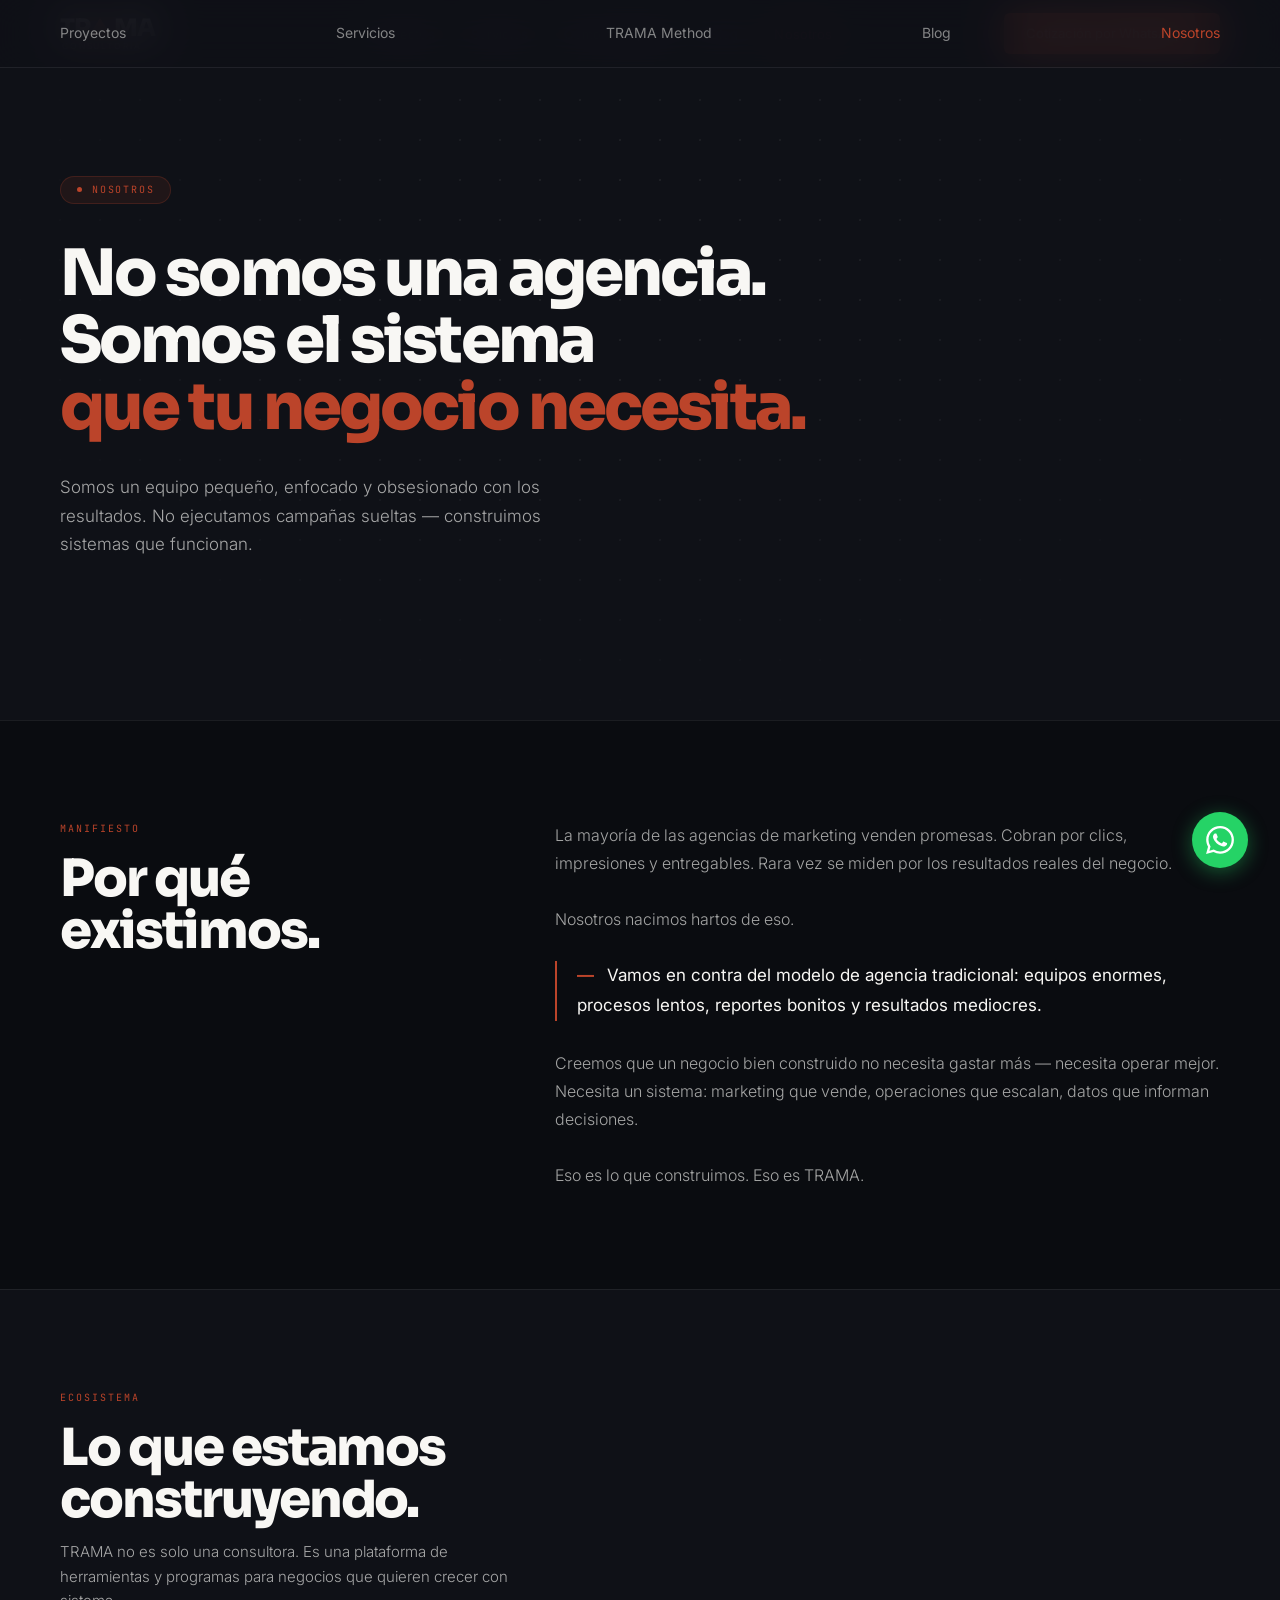
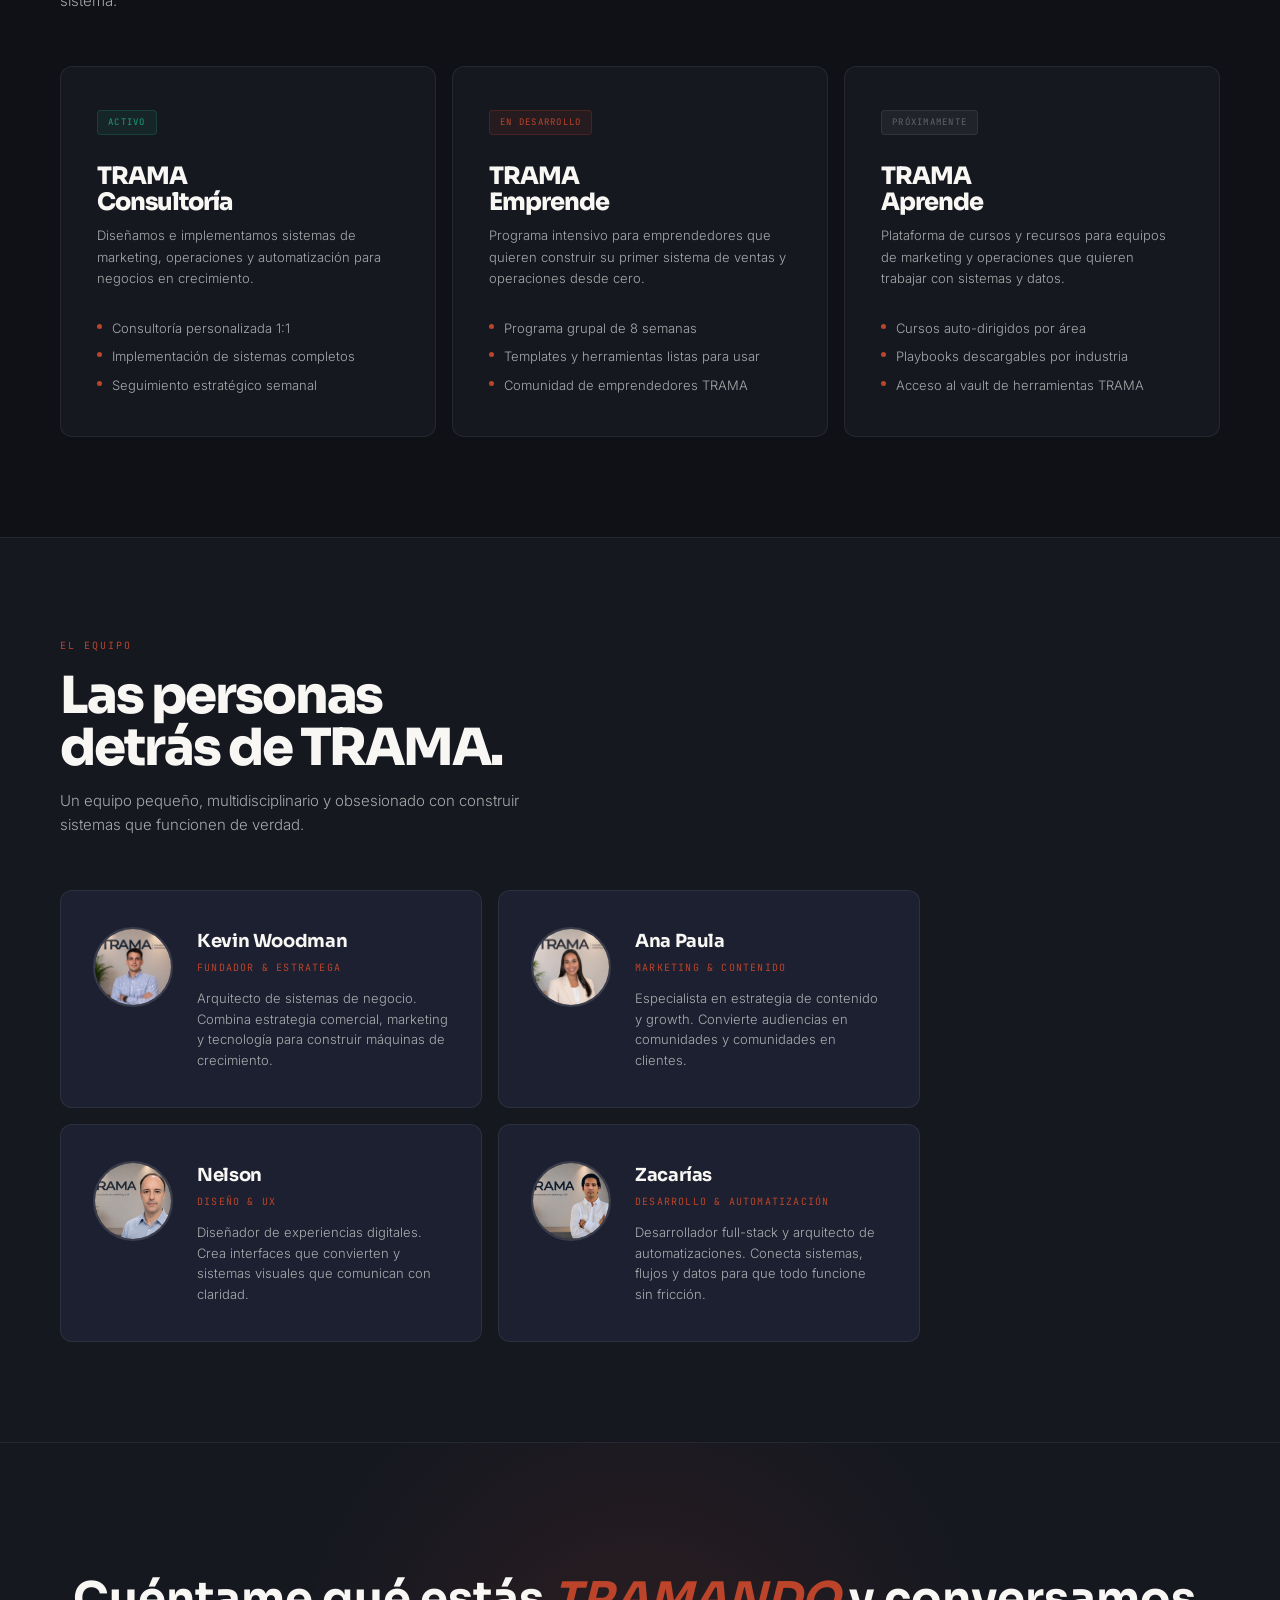
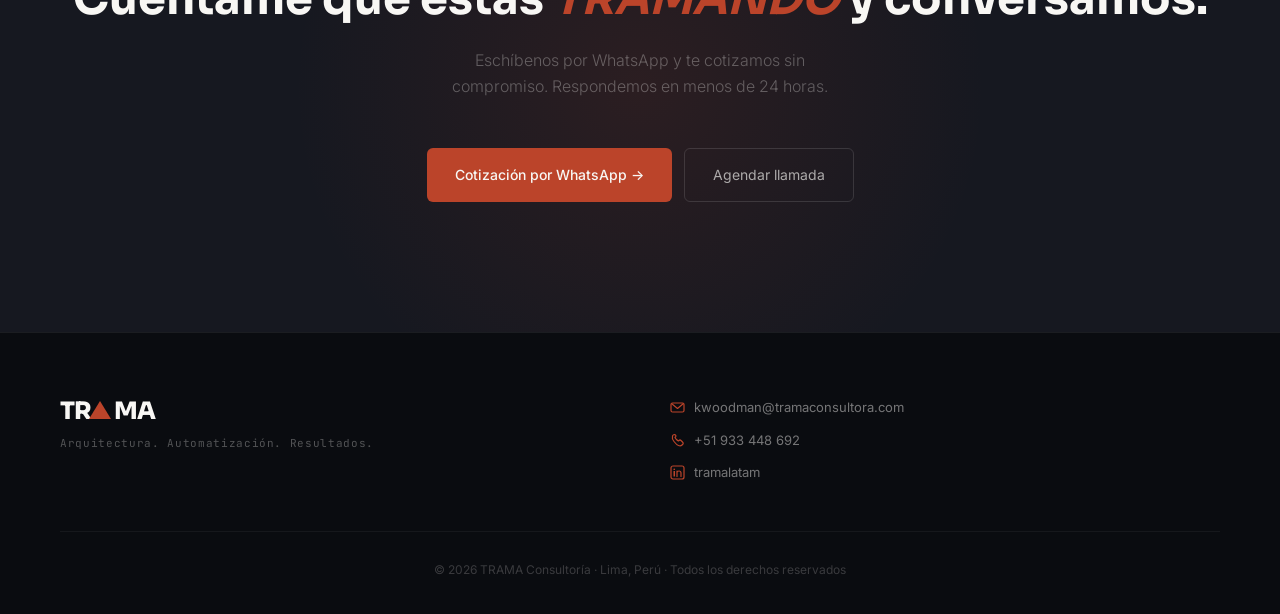
==== nosotros.html @ 49075817 "feat: página nosotros completa con manifiesto, equipo y fotos - Crea nosotros.html con 7 secciones: " ====
<!DOCTYPE html>
<html lang="es">
<head>
<meta charset="UTF-8">
<meta name="viewport" content="width=device-width, initial-scale=1.0">
<title>Nosotros — TRAMA Consultor&#237;a</title>
<link rel="preconnect" href="https://fonts.googleapis.com">
<link rel="preconnect" href="https://fonts.gstatic.com" crossorigin>
<link href="https://fonts.googleapis.com/css2?family=Sora:wght@300;400;600;700;800&family=Inter:wght@300;400;500&family=JetBrains+Mono:wght@400;500&display=swap" rel="stylesheet">
<link rel="stylesheet" href="assets/css/main.css">
<link rel="icon" type="image/svg+xml" href="assets/icons/favicon.svg">
<link rel="shortcut icon" href="assets/icons/favicon.svg">
<style>

/* ── NAV ACTIVE STATE ── */
.nav-active { color: var(--coral) !important; }

/* ── NOSOTROS HERO ── */
.nos-hero {
  min-height: 80vh;
  display: flex;
  flex-direction: column;
  justify-content: center;
  padding: 160px 60px 100px;
  position: relative;
  overflow: hidden;
  border-top: none;
}
.nos-hero::before {
  content: '';
  position: absolute; inset: 0;
  background-image: radial-gradient(rgba(248,247,244,.06) 1px, transparent 1px);
  background-size: 40px 40px;
  mask-image: radial-gradient(ellipse 70% 80% at 50% 40%, black 20%, transparent 80%);
}
.nos-hero-content {
  position: relative; z-index: 2;
  max-width: 860px;
}
.nos-h1 {
  font-family: 'Sora', sans-serif;
  font-weight: 800;
  font-size: clamp(36px, 5vw, 72px);
  letter-spacing: -0.045em;
  line-height: 1.05;
  color: var(--ivory);
  margin-bottom: 32px;
}
.nos-h1 .coral { color: var(--coral); }

/* ── MANIFIESTO ── */
.manifiesto-section {
  background: #0a0c10;
  padding: 100px 60px;
  border-top: 0.5px solid var(--border);
}
.manifiesto-grid {
  display: grid;
  grid-template-columns: 1fr 1.6fr;
  gap: 80px;
  align-items: start;
}
.manifiesto-title-col {
  position: sticky;
  top: 100px;
}
.manifiesto-body {
  display: flex;
  flex-direction: column;
  gap: 28px;
}
.manifiesto-p {
  font-size: 16px;
  font-weight: 300;
  color: var(--iv2);
  line-height: 1.75;
}
.manifiesto-p.accent {
  font-size: 17px;
  color: var(--ivory);
  font-weight: 400;
  border-left: 2px solid var(--coral);
  padding-left: 20px;
}
.manifiesto-p .dash {
  color: var(--coral);
  font-weight: 700;
  margin-right: 8px;
}

/* ── PRODUCTOS ── */
.productos-section {
  padding: 100px 60px;
  border-top: 0.5px solid var(--border);
}
.productos-grid {
  display: grid;
  grid-template-columns: repeat(3, 1fr);
  gap: 16px;
  margin-top: 52px;
}
.prod-card {
  background: var(--dark-2);
  border: 0.5px solid var(--border);
  border-radius: var(--rl);
  padding: 40px 36px;
  position: relative;
  overflow: hidden;
  transition: border-color .25s, transform .25s, box-shadow .25s;
}
.prod-card::after {
  content: '';
  position: absolute;
  top: 0; left: 0; right: 0;
  height: 2px;
  background: var(--coral);
  transform: scaleX(0);
  transform-origin: left;
  transition: transform .35s ease;
}
.prod-card:hover::after { transform: scaleX(1); }
.prod-card:hover {
  border-color: var(--border2);
  transform: translateY(-4px);
  box-shadow: 0 20px 60px rgba(0,0,0,.25);
}
.prod-badge {
  display: inline-flex;
  align-items: center;
  font-family: 'JetBrains Mono', monospace;
  font-size: 9px;
  letter-spacing: .14em;
  text-transform: uppercase;
  padding: 4px 10px;
  border-radius: 4px;
  margin-bottom: 28px;
  font-weight: 400;
}
.prod-badge.active {
  background: rgba(29,158,117,.1);
  color: #1D9E75;
  border: 0.5px solid rgba(29,158,117,.22);
}
.prod-badge.dev {
  background: var(--cr2);
  color: var(--coral);
  border: 0.5px solid var(--cr3);
}
.prod-badge.soon {
  background: var(--iv5);
  color: var(--iv3);
  border: 0.5px solid var(--border);
}
.prod-name {
  font-family: 'Sora', sans-serif;
  font-weight: 800;
  font-size: 24px;
  letter-spacing: -0.04em;
  color: var(--ivory);
  margin-bottom: 10px;
  line-height: 1.1;
}
.prod-sub {
  font-size: 13px;
  font-weight: 300;
  color: var(--iv2);
  line-height: 1.65;
  margin-bottom: 28px;
}
.prod-items {
  display: flex;
  flex-direction: column;
  gap: 8px;
}
.prod-item {
  display: flex;
  align-items: flex-start;
  gap: 10px;
  font-size: 13px;
  color: var(--iv2);
  font-weight: 300;
}
.prod-dot {
  width: 5px; height: 5px;
  border-radius: 50%;
  background: var(--coral);
  flex-shrink: 0;
  margin-top: 6px;
}

/* ── EQUIPO ── */
.equipo-section {
  background: var(--dark-2);
  padding: 100px 60px;
  border-top: 0.5px solid var(--border);
}
.equipo-grid {
  display: grid;
  grid-template-columns: repeat(2, 1fr);
  gap: 16px;
  margin-top: 52px;
  max-width: 860px;
}
.team-card {
  background: var(--dark-3);
  border: 0.5px solid var(--border);
  border-radius: var(--rl);
  padding: 36px 32px;
  display: flex;
  align-items: flex-start;
  gap: 24px;
  transition: border-color .25s, transform .25s, box-shadow .25s;
}
.team-card:hover {
  border-color: var(--border2);
  transform: translateY(-4px);
  box-shadow: 0 20px 60px rgba(0,0,0,.25);
}
.team-avatar {
  width: 80px;
  height: 80px;
  border-radius: 50%;
  object-fit: cover;
  flex-shrink: 0;
  border: 2px solid var(--border2);
}
.team-info { flex: 1; min-width: 0; }
.team-name {
  font-family: 'Sora', sans-serif;
  font-weight: 700;
  font-size: 18px;
  letter-spacing: -0.02em;
  color: var(--ivory);
  margin-bottom: 4px;
}
.team-role {
  font-family: 'JetBrains Mono', monospace;
  font-size: 10px;
  letter-spacing: .12em;
  text-transform: uppercase;
  color: var(--coral);
  margin-bottom: 12px;
}
.team-bio {
  font-size: 13px;
  font-weight: 300;
  color: var(--iv2);
  line-height: 1.6;
}

/* ── RESPONSIVE ── */
@media (max-width: 768px) {
  .nos-hero { padding: 120px 20px 60px; min-height: auto; }
  .nos-h1 { font-size: clamp(32px, 9vw, 48px); }
  .manifiesto-section { padding: 60px 20px; }
  .manifiesto-grid { grid-template-columns: 1fr; gap: 40px; }
  .manifiesto-title-col { position: static; }
  .productos-section { padding: 60px 20px; }
  .productos-grid { grid-template-columns: 1fr; }
  .equipo-section { padding: 60px 20px; }
  .equipo-grid { grid-template-columns: 1fr; max-width: 100%; }
  .team-card { flex-direction: column; padding: 24px 20px; gap: 16px; }
  .team-avatar { width: 64px; height: 64px; }
}

</style>
</head>
<body>

<!-- ── NAV ── -->
<nav>
  <a href="index.html" style="text-decoration:none;display:flex;flex-direction:column;gap:0;">
    <svg width="140" height="28" viewBox="0 0 140 28" fill="none" xmlns="http://www.w3.org/2000/svg">
      <text x="0" y="22" font-family="Sora, sans-serif" font-weight="800" font-size="24" letter-spacing="-1" fill="#F8F7F4">TR</text>
      <polygon points="40,4 51,22 29,22" fill="#BB442A"/>
      <text x="54" y="22" font-family="Sora, sans-serif" font-weight="800" font-size="24" letter-spacing="-1" fill="#F8F7F4">MA</text>
    </svg>
    <span style="font-size:8.5px;letter-spacing:.22em;text-transform:uppercase;color:rgba(248,247,244,.3);font-family:'Inter',sans-serif;padding-left:2px;margin-top:-2px;">Consultor&#237;a</span>
  </a>

  <ul class="nav-links">
    <li><a href="index.html#casos">Proyectos</a></li>
    <li><a href="index.html#servicios">Servicios</a></li>
    <li><a href="index.html#metodologia">C&#243;mo trabajamos</a></li>
    <li><a href="index.html#blog">Blog</a></li>
    <li><a href="nosotros.html" class="nav-active">Nosotros</a></li>
  </ul>
  <a href="https://wa.me/51933448692" class="nav-cta">Cotizaci&#243;n por WhatsApp &#8594;</a>
  <button class="nav-hamburger" id="nav-hamburger" aria-label="Men&#250;">
    <span></span><span></span><span></span>
  </button>
</nav>
<div class="nav-drawer" id="nav-drawer">
  <a href="index.html#casos">Proyectos</a>
  <a href="index.html#servicios">Servicios</a>
  <a href="index.html#metodologia">C&#243;mo trabajamos</a>
  <a href="index.html#blog">Blog</a>
  <a href="nosotros.html" style="color:var(--coral);">Nosotros</a>
  <a href="https://wa.me/51933448692" class="btn-coral">Cotizaci&#243;n por WhatsApp &#8594;</a>
</div>
<div class="nav-overlay" id="nav-overlay"></div>

<!-- ── HERO ── -->
<section class="nos-hero">
  <div class="nos-hero-content">
    <div class="hero-eyebrow"><div class="hero-eyebrow-dot"></div>NOSOTROS</div>
    <h1 class="nos-h1">
      No somos una agencia.<br>
      Somos el sistema<br>
      <span class="coral">que tu negocio necesita.</span>
    </h1>
    <p class="hero-sub">Somos un equipo peque&#241;o, enfocado y obsesionado con los resultados. No ejecutamos campa&#241;as sueltas &mdash; construimos sistemas que funcionan.</p>
  </div>
</section>

<!-- ── MANIFIESTO ── -->
<section class="manifiesto-section" id="manifiesto">
  <div class="manifiesto-grid">

    <div class="manifiesto-title-col reveal">
      <span class="eyebrow">Manifiesto</span>
      <h2 class="sh2">Por qu&#233;<br>existimos.</h2>
    </div>

    <div class="manifiesto-body reveal">
      <p class="manifiesto-p">La mayor&#237;a de las agencias de marketing venden promesas. Cobran por clics, impresiones y entregables. Rara vez se miden por los resultados reales del negocio.</p>
      <p class="manifiesto-p">Nosotros nacimos hartos de eso.</p>
      <p class="manifiesto-p accent"><span class="dash">&#8212;</span> Vamos en contra del modelo de agencia tradicional: equipos enormes, procesos lentos, reportes bonitos y resultados mediocres.</p>
      <p class="manifiesto-p">Creemos que un negocio bien construido no necesita gastar m&#225;s &mdash; necesita operar mejor. Necesita un sistema: marketing que vende, operaciones que escalan, datos que informan decisiones.</p>
      <p class="manifiesto-p">Eso es lo que construimos. Eso es TRAMA.</p>
    </div>

  </div>
</section>

<!-- ── LO QUE ESTAMOS CONSTRUYENDO ── -->
<section class="productos-section" id="productos">

  <div class="reveal">
    <span class="eyebrow">Ecosistema</span>
    <h2 class="sh2">Lo que estamos<br>construyendo.</h2>
    <p class="section-sub">TRAMA no es solo una consultora. Es una plataforma de herramientas y programas para negocios que quieren crecer con sistema.</p>
  </div>

  <div class="productos-grid">

    <div class="prod-card reveal" style="transition-delay:0ms;">
      <div class="prod-badge active">ACTIVO</div>
      <div class="prod-name">TRAMA<br>Consultor&#237;a</div>
      <p class="prod-sub">Dise&#241;amos e implementamos sistemas de marketing, operaciones y automatizaci&#243;n para negocios en crecimiento.</p>
      <div class="prod-items">
        <div class="prod-item"><div class="prod-dot"></div><span>Consultor&#237;a personalizada 1:1</span></div>
        <div class="prod-item"><div class="prod-dot"></div><span>Implementaci&#243;n de sistemas completos</span></div>
        <div class="prod-item"><div class="prod-dot"></div><span>Seguimiento estrat&#233;gico semanal</span></div>
      </div>
    </div>

    <div class="prod-card reveal" style="transition-delay:100ms;">
      <div class="prod-badge dev">EN DESARROLLO</div>
      <div class="prod-name">TRAMA<br>Emprende</div>
      <p class="prod-sub">Programa intensivo para emprendedores que quieren construir su primer sistema de ventas y operaciones desde cero.</p>
      <div class="prod-items">
        <div class="prod-item"><div class="prod-dot"></div><span>Programa grupal de 8 semanas</span></div>
        <div class="prod-item"><div class="prod-dot"></div><span>Templates y herramientas listas para usar</span></div>
        <div class="prod-item"><div class="prod-dot"></div><span>Comunidad de emprendedores TRAMA</span></div>
      </div>
    </div>

    <div class="prod-card reveal" style="transition-delay:200ms;">
      <div class="prod-badge soon">PR&#211;XIMAMENTE</div>
      <div class="prod-name">TRAMA<br>Aprende</div>
      <p class="prod-sub">Plataforma de cursos y recursos para equipos de marketing y operaciones que quieren trabajar con sistemas y datos.</p>
      <div class="prod-items">
        <div class="prod-item"><div class="prod-dot"></div><span>Cursos auto-dirigidos por &#225;rea</span></div>
        <div class="prod-item"><div class="prod-dot"></div><span>Playbooks descargables por industria</span></div>
        <div class="prod-item"><div class="prod-dot"></div><span>Acceso al vault de herramientas TRAMA</span></div>
      </div>
    </div>

  </div>
</section>

<!-- ── EQUIPO ── -->
<section class="equipo-section" id="equipo">

  <div class="reveal">
    <span class="eyebrow">El equipo</span>
    <h2 class="sh2">Las personas<br>detr&#225;s de TRAMA.</h2>
    <p class="section-sub">Un equipo peque&#241;o, multidisciplinario y obsesionado con construir sistemas que funcionen de verdad.</p>
  </div>

  <div class="equipo-grid">

    <div class="team-card reveal" style="transition-delay:0ms;">
      <img src="assets/images/equipo/kevin.png" alt="Kevin Woodman" class="team-avatar">
      <div class="team-info">
        <div class="team-name">Kevin Woodman</div>
        <div class="team-role">Fundador &amp; Estratega</div>
        <p class="team-bio">Arquitecto de sistemas de negocio. Combina estrategia comercial, marketing y tecnolog&#237;a para construir m&#225;quinas de crecimiento.</p>
      </div>
    </div>

    <div class="team-card reveal" style="transition-delay:100ms;">
      <img src="assets/images/equipo/ana-paula.png" alt="Ana Paula" class="team-avatar">
      <div class="team-info">
        <div class="team-name">Ana Paula</div>
        <div class="team-role">Marketing &amp; Contenido</div>
        <p class="team-bio">Especialista en estrategia de contenido y growth. Convierte audiencias en comunidades y comunidades en clientes.</p>
      </div>
    </div>

    <div class="team-card reveal" style="transition-delay:200ms;">
      <img src="assets/images/equipo/nelson.png" alt="Nelson" class="team-avatar">
      <div class="team-info">
        <div class="team-name">Nelson</div>
        <div class="team-role">Dise&#241;o &amp; UX</div>
        <p class="team-bio">Dise&#241;ador de experiencias digitales. Crea interfaces que convierten y sistemas visuales que comunican con claridad.</p>
      </div>
    </div>

    <div class="team-card reveal" style="transition-delay:300ms;">
      <img src="assets/images/equipo/zacarias.png" alt="Zacar&#237;as" class="team-avatar">
      <div class="team-info">
        <div class="team-name">Zacar&#237;as</div>
        <div class="team-role">Desarrollo &amp; Automatizaci&#243;n</div>
        <p class="team-bio">Desarrollador full-stack y arquitecto de automatizaciones. Conecta sistemas, flujos y datos para que todo funcione sin fricci&#243;n.</p>
      </div>
    </div>

  </div>
</section>

<!-- ── CTA ── -->
<section class="cta-section">
  <div class="cta-glow"></div>
  <h2 class="cta-h2">Cu&#233;ntame qu&#233; est&#225;s <span class="cta-trama">TRAMANDO</span> y conversamos.</h2>
  <p class="cta-sub">Esch&#237;benos por WhatsApp y te cotizamos sin compromiso. Respondemos en menos de 24 horas.</p>
  <div class="cta-btns">
    <a href="https://wa.me/51933448692" class="btn-coral">Cotizaci&#243;n por WhatsApp &#8594;</a>
    <a href="https://calendly.com/kwoodman-tramaconsultora/30min" class="btn-ghost">Agendar llamada</a>
  </div>
</section>

<!-- ── FOOTER ── -->
<footer class="site-footer">
  <div class="footer-main">

    <div class="footer-brand">
      <a href="index.html" style="text-decoration:none;display:inline-flex;flex-direction:column;gap:0;">
        <svg width="140" height="28" viewBox="0 0 140 28" fill="none" xmlns="http://www.w3.org/2000/svg">
          <text x="0" y="22" font-family="Sora, sans-serif" font-weight="800" font-size="24" letter-spacing="-1" fill="#F8F7F4">TR</text>
          <polygon points="40,4 51,22 29,22" fill="#BB442A"/>
          <text x="54" y="22" font-family="Sora, sans-serif" font-weight="800" font-size="24" letter-spacing="-1" fill="#F8F7F4">MA</text>
        </svg>
        <span class="footer-tagline">Arquitectura. Automatizaci&#243;n. Resultados.</span>
      </a>
    </div>

    <div class="footer-right">

      <nav class="footer-nav">
        <a href="index.html#casos">Proyectos</a>
        <a href="index.html#servicios">Servicios</a>
        <a href="index.html#metodologia">TRAMA Method</a>
        <a href="index.html#blog">Blog</a>
        <a href="nosotros.html" style="color:var(--coral);">Nosotros</a>
      </nav>

      <div class="footer-contact">
        <a href="mailto:kwoodman@tramaconsultora.com" class="footer-contact-item">
          <svg width="15" height="15" viewBox="0 0 15 15" fill="none" xmlns="http://www.w3.org/2000/svg">
            <rect x="1" y="3" width="13" height="9" rx="1.5" stroke="#BB442A" stroke-width="1.2"/>
            <path d="M1.5 3.5L7.5 8.5L13.5 3.5" stroke="#BB442A" stroke-width="1.2" stroke-linejoin="round"/>
          </svg>
          kwoodman@tramaconsultora.com
        </a>
        <a href="tel:+51933448692" class="footer-contact-item">
          <svg width="15" height="15" viewBox="0 0 15 15" fill="none" xmlns="http://www.w3.org/2000/svg">
            <path d="M4.5 1.5C4.5 1.5 3 1.5 2.5 3C2 4.5 2.5 6.5 4 8.5C5.5 10.5 7 12 8.5 12.5C10 13 11.5 12.5 12 12L13 11C13.5 10.5 13 9.5 12.5 9L11 7.5C10.5 7 9.5 7 9 7.5L8.5 8C8.5 8 7.5 7.5 6.5 6.5C5.5 5.5 5 4.5 5 4.5L5.5 4C6 3.5 6 2.5 5.5 2L4.5 1.5Z" stroke="#BB442A" stroke-width="1.2" stroke-linejoin="round"/>
          </svg>
          +51 933 448 692
        </a>
        <a href="https://www.linkedin.com/company/tramalatam/" target="_blank" rel="noopener" class="footer-contact-item">
          <svg width="15" height="15" viewBox="0 0 15 15" fill="none" xmlns="http://www.w3.org/2000/svg">
            <rect x="1" y="1" width="13" height="13" rx="2" stroke="#BB442A" stroke-width="1.2"/>
            <rect x="3.5" y="6" width="1.5" height="5.5" fill="#BB442A"/>
            <circle cx="4.25" cy="4.25" r="0.85" fill="#BB442A"/>
            <path d="M7 6V11.5M7 7.5C7 6.5 8 6 9 6C10 6 11 6.5 11 8V11.5" stroke="#BB442A" stroke-width="1.2" stroke-linecap="round"/>
          </svg>
          tramalatam
        </a>
      </div>

    </div>
  </div>

  <div class="footer-bottom">
    <span>&#169; 2026 TRAMA Consultor&#237;a &middot; Lima, Per&#250; &middot; Todos los derechos reservados</span>
  </div>
</footer>

<!-- ── WHATSAPP FLOAT ── -->
<a href="https://wa.me/51933448692?text=Hola%20TRAMA%2C%20quiero%20una%20cotizaci%C3%B3n" target="_blank" id="wa-float" style="
  position: fixed; bottom: 32px; right: 32px; z-index: 400;
  width: 56px; height: 56px; border-radius: 50%;
  background: #25D366; display: flex; align-items: center; justify-content: center;
  box-shadow: 0 4px 20px rgba(37,211,102,.4);
  transition: transform .2s, box-shadow .2s;
  text-decoration: none;
" onmouseover="this.style.transform='scale(1.1)';this.style.boxShadow='0 6px 28px rgba(37,211,102,.55)'"
   onmouseout="this.style.transform='scale(1)';this.style.boxShadow='0 4px 20px rgba(37,211,102,.4)'">
  <svg width="28" height="28" viewBox="0 0 24 24" fill="white">
    <path d="M17.472 14.382c-.297-.149-1.758-.867-2.03-.967-.273-.099-.471-.148-.67.15-.197.297-.767.966-.94 1.164-.173.199-.347.223-.644.075-.297-.15-1.255-.463-2.39-1.475-.883-.788-1.48-1.761-1.653-2.059-.173-.297-.018-.458.13-.606.134-.133.298-.347.446-.52.149-.174.198-.298.298-.497.099-.198.05-.371-.025-.52-.075-.149-.669-1.612-.916-2.207-.242-.579-.487-.5-.669-.51-.173-.008-.371-.01-.57-.01-.198 0-.52.074-.792.372-.272.297-1.04 1.016-1.04 2.479 0 1.462 1.065 2.875 1.213 3.074.149.198 2.096 3.2 5.077 4.487.709.306 1.262.489 1.694.625.712.227 1.36.195 1.871.118.571-.085 1.758-.719 2.006-1.413.248-.694.248-1.289.173-1.413-.074-.124-.272-.198-.57-.347m-5.421 7.403h-.004a9.87 9.87 0 01-5.031-1.378l-.361-.214-3.741.982.998-3.648-.235-.374a9.86 9.86 0 01-1.51-5.26c.001-5.45 4.436-9.884 9.888-9.884 2.64 0 5.122 1.03 6.988 2.898a9.825 9.825 0 012.893 6.994c-.003 5.45-4.437 9.884-9.885 9.884m8.413-18.297A11.815 11.815 0 0012.05 0C5.495 0 .16 5.335.157 11.892c0 2.096.547 4.142 1.588 5.945L.057 24l6.305-1.654a11.882 11.882 0 005.683 1.448h.005c6.554 0 11.89-5.335 11.893-11.893a11.821 11.821 0 00-3.48-8.413z"/>
  </svg>
</a>

<script src="assets/js/main.js"></script>
</body>
</html>
---- assets/css/main.css ----
@media (hover: hover) and (pointer: fine) {
  * { cursor: none !important; }
}

*, *::before, *::after { box-sizing: border-box; margin: 0; padding: 0; }
html { scroll-behavior: smooth; }

:root {
  --dark:    #0F1117;
  --dark-2:  #161820;
  --dark-3:  #1D2030;
  --dark-4:  #252840;
  --gray:    #4A4A52;
  --gray-2:  #9A9A9F;
  --coral:   #BB442A;
  --coral-h: #D04F30;
  --coral-d: #962B18;
  --cr2:     rgba(187,68,42,0.10);
  --cr3:     rgba(187,68,42,0.22);
  --ivory:   #F8F7F4;
  --iv2:     rgba(248,247,244,0.65);
  --iv3:     rgba(248,247,244,0.30);
  --iv4:     rgba(248,247,244,0.10);
  --iv5:     rgba(248,247,244,0.05);
  --border:  rgba(248,247,244,0.07);
  --border2: rgba(248,247,244,0.13);
  --r:       6px;
  --rl:      12px;
}

body {
  font-family: 'Inter', sans-serif;
  background: var(--dark);
  color: var(--ivory);
  overflow-x: hidden;
  line-height: 1.6;
}

img, video { max-width: 100%; height: auto; display: block; }
* { overflow-wrap: break-word; word-break: break-word; }

/* ─── LOGO SVG ─── */
.logo-svg { display: block; }

/* ─── NAV ─── */
nav {
  position: fixed; top: 0; left: 0; right: 0; z-index: 320;
  display: flex; align-items: center; justify-content: space-between;
  padding: 0 60px; height: 68px;
  background: rgba(15,17,23,0.88);
  backdrop-filter: blur(20px);
  border-bottom: 0.5px solid var(--border);
}
.nav-links { display: flex; align-items: center; gap: 36px; list-style: none; }
.nav-links a { font-size: 13px; color: var(--iv3); text-decoration: none; transition: color .2s; letter-spacing:.01em; }
.nav-links a:hover { color: var(--ivory); }
.nav-cta {
  display: inline-flex; align-items: center; gap: 8px;
  background: var(--coral); color: var(--ivory);
  font-size: 13px; font-weight: 500; padding: 10px 22px;
  border-radius: var(--r); text-decoration: none;
  transition: background .2s;
}
.nav-cta:hover { background: var(--coral-h); }

/* ─── NAV HAMBURGER ─── */
.nav-hamburger {
  display: none;
  flex-direction: column;
  justify-content: space-between;
  width: 28px; height: 18px;
  background: none; border: none; cursor: pointer; padding: 0;
}
.nav-hamburger span {
  display: block;
  width: 22px; height: 2px;
  background: var(--ivory);
  border-radius: 2px;
  transition: transform 0.3s ease, opacity 0.3s ease;
}
.nav-hamburger.open span:nth-child(1) { transform: translateY(8px) rotate(45deg); }
.nav-hamburger.open span:nth-child(2) { opacity: 0; transform: scaleX(0); }
.nav-hamburger.open span:nth-child(3) { transform: translateY(-8px) rotate(-45deg); }

/* ─── NAV DRAWER ─── */
.nav-drawer {
  position: fixed; top: 0; right: 0; height: 100vh; width: 280px;
  background: #0F1117;
  border-left: 0.5px solid rgba(255,255,255,0.08);
  z-index: 310;
  display: flex; flex-direction: column;
  padding: 80px 28px 40px;
  gap: 28px;
  transform: translateX(100%);
  transition: transform 0.35s cubic-bezier(0.4,0,0.2,1);
}
.nav-drawer.open { transform: translateX(0); }
.nav-drawer a {
  font-family: 'Sora', sans-serif;
  font-size: 22px; font-weight: 700;
  color: var(--ivory); text-decoration: none;
  transition: color 0.2s;
}
.nav-drawer a:hover { color: var(--coral); }
.nav-drawer .btn-coral {
  font-size: 14px; font-weight: 500;
  margin-top: auto; justify-content: center; text-align: center;
}

/* ─── NAV OVERLAY ─── */
.nav-overlay {
  position: fixed; inset: 0;
  background: rgba(0,0,0,0.5);
  z-index: 305;
  opacity: 0; pointer-events: none;
  transition: opacity 0.3s;
}
.nav-overlay.open { opacity: 1; pointer-events: all; }

/* ─── HERO ─── */
.hero {
  min-height: 100vh; display: flex; flex-direction: column;
  justify-content: center; padding: 140px 60px 80px;
  position: relative; overflow: hidden;
}

/* dot grid */
.hero::before {
  content: '';
  position: absolute; inset: 0;
  background-image: radial-gradient(rgba(248,247,244,.06) 1px, transparent 1px);
  background-size: 40px 40px;
  mask-image: radial-gradient(ellipse 70% 80% at 50% 40%, black 20%, transparent 80%);
}

/* network lines accent */
.hero-net {
  position: absolute; right: 0; top: 0; bottom: 0; width: 50%;
  opacity: .18; pointer-events: none;
}

.hero-content { position: relative; z-index: 2; max-width: 780px; }

.hero-eyebrow {
  display: inline-flex; align-items: center; gap: 10px;
  background: var(--cr2); border: 0.5px solid var(--cr3);
  border-radius: 100px; padding: 5px 16px; margin-bottom: 36px;
  font-family: 'JetBrains Mono', monospace;
  font-size: 10px; letter-spacing: .18em; text-transform: uppercase; color: var(--coral);
}
.hero-eyebrow-dot { width: 5px; height: 5px; border-radius: 50%; background: var(--coral); }

.hero-h1 {
  font-family: 'Sora', sans-serif;
  font-weight: 800;
  font-size: clamp(52px, 5.5vw, 80px);
  letter-spacing: -0.045em; line-height: .95;
  color: var(--ivory); margin-bottom: 32px;
  white-space: nowrap;
}
.hero-h1 .dim { color: var(--iv3); }
.hero-h1 .accent { color: var(--coral); }

.hero-sub {
  font-size: 17px; font-weight: 300; color: var(--iv2);
  line-height: 1.65; max-width: 500px; margin-bottom: 48px;
}

.hero-btns { display: flex; gap: 14px; flex-wrap: wrap; }

/* ─── HERO ANIMATED SUBTITLE ─── */
.hero-sub-animated {
  font-family: 'JetBrains Mono', monospace;
  font-size: clamp(18px, 2vw, 28px);
  color: var(--coral);
  letter-spacing: 0.2em;
  text-transform: uppercase;
  margin-top: 8px;
  margin-bottom: 24px;
  min-height: 36px;
}

#animated-word {
  display: inline-block;
  border-right: 2px solid var(--coral);
  padding-right: 4px;
  animation: blink-cursor 0.8s step-end infinite;
}

@keyframes blink-cursor {
  0%, 100% { border-color: var(--coral); }
  50% { border-color: transparent; }
}

.btn-coral {
  display: inline-flex; align-items: center; gap: 9px;
  background: var(--coral); color: var(--ivory);
  font-size: 14px; font-weight: 500; padding: 15px 28px;
  border-radius: var(--r); text-decoration: none;
  transition: background .2s, transform .15s;
}
.btn-coral:hover { background: var(--coral-h); transform: translateY(-1px); }

.btn-ghost {
  display: inline-flex; align-items: center; gap: 9px;
  background: transparent; color: var(--iv2);
  font-size: 14px; font-weight: 400; padding: 15px 28px;
  border-radius: var(--r); border: 0.5px solid var(--border2);
  text-decoration: none; transition: all .2s;
}
.btn-ghost:hover { color: var(--ivory); border-color: var(--iv3); }

/* hero stats row */
.hero-stats {
  display: flex; gap: 0; margin-top: 72px;
  border-top: 0.5px solid var(--border);
  padding-top: 36px;
}
.hstat {
  flex: 1; padding-right: 40px; border-right: 0.5px solid var(--border);
  margin-right: 40px;
}
.hstat:last-child { border-right: none; margin-right: 0; padding-right: 0; }
.hstat-n {
  font-family: 'Sora', sans-serif; font-weight: 800;
  font-size: 36px; letter-spacing: -0.04em; line-height: 1;
  color: var(--ivory); margin-bottom: 4px;
}
.hstat-n em { color: var(--coral); font-style: normal; }
.hstat-l { font-size: 11px; color: var(--iv3); font-weight: 300; }

/* ─── SECTION BASE ─── */
section { padding: 100px 60px; border-top: 0.5px solid var(--border); }
.eyebrow {
  font-family: 'JetBrains Mono', monospace;
  font-size: 10px; letter-spacing: .2em; text-transform: uppercase;
  color: var(--coral); display: block; margin-bottom: 16px;
}
.sh2 {
  font-family: 'Sora', sans-serif; font-weight: 800;
  font-size: clamp(32px, 4vw, 52px); letter-spacing: -0.04em;
  line-height: 1.02; color: var(--ivory); margin-bottom: 14px;
}
.sh2 em { color: var(--coral); font-style: normal; }
.section-sub { font-size: 15px; font-weight: 300; color: var(--iv2); max-width: 460px; line-height: 1.65; }

/* ─── METRICS STRIP ─── */
.metrics {
  display: flex; border-top: 0.5px solid var(--border);
  border-bottom: 0.5px solid var(--border);
  background: var(--dark-2); padding: 0;
}
.metric {
  flex: 1; padding: 40px 0; text-align: center;
  border-right: 0.5px solid var(--border);
  transition: background .2s;
}
.metric:last-child { border-right: none; }
.metric:hover { background: var(--iv5); }
.metric-n {
  font-family: 'Sora', sans-serif; font-weight: 800;
  font-size: 44px; letter-spacing: -0.045em; line-height: 1;
  color: var(--ivory); margin-bottom: 6px;
}
.metric-n em { color: var(--coral); font-style: normal; }
.metric-l { font-size: 11px; color: var(--iv3); font-weight: 300; }

/* ─── LOGOS ─── */
.logos-strip {
  padding: 40px 60px; border-top: 0.5px solid var(--border);
  border-bottom: 0.5px solid var(--border);
}
.logos-label { font-family: 'JetBrains Mono', monospace; font-size: 9px; letter-spacing: .22em; text-transform: uppercase; color: var(--iv3); text-align: center; margin-bottom: 28px; }
.logos-row { display: flex; align-items: center; justify-content: center; gap: 52px; flex-wrap: wrap; }
.logo-item { font-family: 'Sora', sans-serif; font-weight: 700; font-size: 15px; letter-spacing: -0.03em; color: var(--iv4); transition: color .2s; }
.logo-item:hover { color: var(--iv3); }

/* ─── CASOS ─── */
.casos-section { padding: 100px 60px; }
.casos-header { display: flex; justify-content: space-between; align-items: flex-end; margin-bottom: 52px; }

/* Featured caso */
.caso-featured {
  display: grid; grid-template-columns: 1fr 1fr;
  border-radius: var(--rl); overflow: hidden;
  border: 0.5px solid var(--border2); margin-bottom: 16px;
  cursor: pointer; transition: border-color .25s, box-shadow .25s;
}
.caso-featured:hover { border-color: var(--coral); box-shadow: 0 0 0 1px var(--coral), 0 24px 60px rgba(187,68,42,.12); }

.caso-visual {
  min-height: 400px; position: relative; overflow: hidden;
  display: flex; align-items: center; justify-content: center;
  background: var(--dark-3);
}

/* floating mockup */
.fmock {
  width: 82%; border-radius: 10px;
  border: 0.5px solid rgba(255,255,255,.1);
  background: rgba(255,255,255,.03);
  overflow: hidden;
  transform: perspective(900px) rotateY(-8deg) rotateX(4deg);
  box-shadow: 28px 28px 64px rgba(0,0,0,.45);
  animation: float 4s ease-in-out infinite;
}
@keyframes float {
  0%,100% { transform: perspective(900px) rotateY(-8deg) rotateX(4deg) translateY(0); }
  50%      { transform: perspective(900px) rotateY(-8deg) rotateX(4deg) translateY(-9px); }
}
.fmock-bar {
  padding: 9px 12px; display: flex; align-items: center; gap: 6px;
  background: rgba(255,255,255,.05); border-bottom: 0.5px solid rgba(255,255,255,.06);
}
.fmock-dot { width: 7px; height: 7px; border-radius: 50%; }
.fd1{background:#FF5F57;} .fd2{background:#FEBC2E;} .fd3{background:#28C840;}
.fmock-title { flex: 1; text-align: center; font-family: 'JetBrains Mono', monospace; font-size: 8px; color: rgba(255,255,255,.25); letter-spacing: .1em; }
.fmock-body { padding: 14px; }
.fmock-row { display: flex; gap: 7px; margin-bottom: 7px; }
.fcard {
  flex: 1; background: rgba(255,255,255,.05); border: 0.5px solid rgba(255,255,255,.07);
  border-radius: 5px; padding: 9px 10px;
}
.fcard-l { font-family: 'JetBrains Mono', monospace; font-size: 7px; letter-spacing: .1em; text-transform: uppercase; color: rgba(255,255,255,.28); margin-bottom: 3px; }
.fcard-v { font-family: 'Sora', sans-serif; font-weight: 800; font-size: 17px; letter-spacing: -0.03em; color: #fff; }
.fcard-v.coral { color: var(--coral); }
.fcard-v.green { color: #1D9E75; }
.fbar-chart { display: flex; align-items: flex-end; gap: 4px; height: 44px; margin-top: 8px; }
.fbar { flex: 1; border-radius: 3px 3px 0 0; background: rgba(255,255,255,.1); animation: grow .8s ease both; }
.fbar.active { background: var(--coral); }
@keyframes grow { from{transform:scaleY(0);transform-origin:bottom} to{transform:scaleY(1);transform-origin:bottom} }
.flist-item { display: flex; align-items: center; gap: 7px; padding: 5px 0; border-bottom: 0.5px solid rgba(255,255,255,.05); }
.fav { width: 18px; height: 18px; border-radius: 50%; flex-shrink: 0; }
.fline { height: 5px; border-radius: 3px; background: rgba(255,255,255,.1); flex: 1; }
.fbadge { font-family: 'JetBrains Mono', monospace; font-size: 7px; padding: 2px 6px; border-radius: 3px; background: rgba(29,158,117,.2); color: #1D9E75; }

.caso-info {
  background: var(--dark-2); padding: 48px 44px;
  display: flex; flex-direction: column; justify-content: space-between;
}
.caso-tag {
  display: inline-flex; align-items: center;
  font-family: 'JetBrains Mono', monospace;
  font-size: 9px; letter-spacing: .14em; text-transform: uppercase;
  padding: 4px 11px; border-radius: 4px; margin-bottom: 20px; width: fit-content; font-weight: 400;
}
.tag-dev { background: rgba(24,95,165,.1); color: #4A9FE8; border: 0.5px solid rgba(24,95,165,.22); }
.tag-mkt { background: var(--cr2); color: var(--coral); border: 0.5px solid var(--cr3); }
.tag-sys { background: rgba(29,158,117,.1); color: #1D9E75; border: 0.5px solid rgba(29,158,117,.22); }

.caso-nombre { font-family: 'Sora', sans-serif; font-weight: 800; font-size: 34px; letter-spacing: -0.04em; color: var(--ivory); margin-bottom: 10px; line-height: 1; }
.caso-desc { font-size: 14px; font-weight: 300; color: var(--iv2); line-height: 1.65; margin-bottom: 28px; max-width: 360px; }

.caso-tech { display: flex; flex-wrap: wrap; gap: 6px; margin-bottom: 28px; }
.tech-pill {
  font-family: 'JetBrains Mono', monospace; font-size: 9px; letter-spacing: .07em;
  padding: 4px 10px; border-radius: 4px; background: var(--iv5);
  color: var(--iv3); border: 0.5px solid var(--border); text-transform: uppercase;
}

.caso-metrics { display: flex; gap: 28px; padding-top: 24px; border-top: 0.5px solid var(--border); }
.cm-n { font-family: 'Sora', sans-serif; font-weight: 800; font-size: 26px; letter-spacing: -0.04em; color: var(--coral); line-height: 1; }
.cm-l { font-size: 11px; color: var(--iv3); margin-top: 3px; font-weight: 300; }

.click-hint {
  font-family: 'JetBrains Mono', monospace; font-size: 9px;
  letter-spacing: .12em; text-transform: uppercase;
  color: var(--iv3); display: flex; align-items: center; gap: 6px; margin-top: 20px;
}
.click-hint-arrow { color: var(--coral); }

/* MINI CASOS GRID */
.casos-grid {
  display: grid; grid-template-columns: repeat(3, 1fr);
  gap: 14px; margin-top: 14px;
}

.caso-mini {
  background: var(--dark-2); border: 0.5px solid var(--border);
  border-radius: var(--rl); overflow: hidden;
  cursor: pointer; transition: border-color .25s, transform .25s, box-shadow .25s;
}
.caso-mini:hover {
  border-color: var(--coral); transform: translateY(-4px);
  box-shadow: 0 0 0 1px var(--coral), 0 16px 48px rgba(187,68,42,.1);
}

.mini-visual {
  height: 170px; display: flex; align-items: center; justify-content: center;
  position: relative; overflow: hidden;
}

/* project-specific bg */
.bg-trama  { background: linear-gradient(135deg, #0f1117 0%, #1a2035 100%); }
.bg-flex   { background: linear-gradient(135deg, #0f1117 0%, #0d1e2e 100%); }
.bg-prop   { background: linear-gradient(135deg, #0f1117 0%, #1a0d26 100%); }
.bg-dom    { background: linear-gradient(135deg, #0f1117 0%, #131f14 100%); }
.bg-circ   { background: linear-gradient(135deg, #0f1117 0%, #221408 100%); }
.bg-cisa   { background: linear-gradient(135deg, #0f1117 0%, #081726 100%); }
.bg-zano   { background: linear-gradient(135deg, #0f1117 0%, #261010 100%); }
.bg-claud  { background: linear-gradient(135deg, #0f1117 0%, #26190a 100%); }

.mini-mock {
  width: 76%; border-radius: 7px;
  border: 0.5px solid rgba(255,255,255,.09);
  background: rgba(255,255,255,.04); overflow: hidden;
  transform: perspective(600px) rotateY(-5deg) rotateX(2deg);
  box-shadow: 16px 16px 40px rgba(0,0,0,.4);
  animation: floatMini 3.8s ease-in-out infinite;
}
@keyframes floatMini {
  0%,100% { transform: perspective(600px) rotateY(-5deg) rotateX(2deg) translateY(0); }
  50%      { transform: perspective(600px) rotateY(-5deg) rotateX(2deg) translateY(-5px); }
}
.mm-bar { padding: 6px 8px; display: flex; gap: 4px; background: rgba(255,255,255,.04); }
.mm-dot { width: 5px; height: 5px; border-radius: 50%; }
.mm-body { padding: 7px; }
.mm-row { display: flex; gap: 4px; margin-bottom: 4px; }
.mm-block { height: 8px; border-radius: 2px; flex: 1; background: rgba(255,255,255,.08); }
.mm-block.a  { background: var(--coral); opacity: .65; }
.mm-block.g  { background: #1D9E75; opacity: .5; }
.mm-block.b  { background: #185FA5; opacity: .5; }
.mm-block.am { background: #BA7517; opacity: .5; }
.mm-block.sm { flex: 0 0 20px; }
.mm-chart { display: flex; align-items: flex-end; gap: 3px; height: 24px; margin-top: 3px; }
.mm-b { flex: 1; border-radius: 2px 2px 0 0; background: rgba(255,255,255,.1); }
.mm-b.a { background: var(--coral); opacity: .65; }
.mm-tall { height: 16px; }

.mini-info { padding: 18px 20px; }
.mini-tipo { font-family: 'JetBrains Mono', monospace; font-size: 8px; letter-spacing: .15em; text-transform: uppercase; color: var(--iv3); margin-bottom: 6px; }
.mini-name { font-family: 'Sora', sans-serif; font-weight: 700; font-size: 16px; letter-spacing: -0.03em; color: var(--ivory); margin-bottom: 4px; }
.mini-desc { font-size: 12px; color: var(--iv3); font-weight: 300; line-height: 1.5; margin-bottom: 10px; }
.mini-tags { display: flex; flex-wrap: wrap; gap: 4px; }
.mt { font-family: 'JetBrains Mono', monospace; font-size: 8px; padding: 3px 7px; border-radius: 3px; background: var(--iv5); color: var(--iv3); border: 0.5px solid var(--border); text-transform: uppercase; letter-spacing: .06em; }

/* ─── SERVICIOS (2 cards) ─── */
.servicios-section { background: var(--dark-2); }

.sv-grid { display: grid; grid-template-columns: 1fr 1fr; gap: 16px; margin-top: 52px; }

.sv-card {
  background: var(--dark-3); border: 0.5px solid var(--border);
  border-radius: var(--rl); padding: 44px 40px;
  position: relative; overflow: hidden;
  transition: border-color .25s, box-shadow .25s;
}
.sv-card::after {
  content: ''; position: absolute; top: 0; left: 0; right: 0; height: 2px;
  background: var(--coral); transform: scaleX(0); transform-origin: left;
  transition: transform .35s ease;
}
.sv-card:hover::after { transform: scaleX(1); }
.sv-card:hover { border-color: var(--border2); box-shadow: 0 20px 60px rgba(0,0,0,.25); }

.sv-num { font-family: 'JetBrains Mono', monospace; font-size: 11px; letter-spacing: .15em; color: var(--coral); margin-bottom: 20px; opacity: .7; }
.sv-name { font-family: 'Sora', sans-serif; font-weight: 800; font-size: 28px; letter-spacing: -0.04em; color: var(--ivory); margin-bottom: 8px; line-height: 1.1; }
.sv-sub { font-size: 14px; color: var(--iv2); font-weight: 300; line-height: 1.6; margin-bottom: 32px; max-width: 380px; }

.sv-items { display: flex; flex-direction: column; gap: 10px; margin-bottom: 36px; }
.sv-item { display: flex; align-items: flex-start; gap: 11px; font-size: 13px; color: var(--iv2); font-weight: 300; }
.sv-dot { width: 5px; height: 5px; border-radius: 50%; background: var(--coral); flex-shrink: 0; margin-top: 6px; }

.sv-price { padding-top: 24px; border-top: 0.5px solid var(--border); display: flex; align-items: baseline; gap: 12px; }
.sv-price-n { font-family: 'Sora', sans-serif; font-weight: 800; font-size: 32px; letter-spacing: -0.04em; color: var(--ivory); }
.sv-price-note { font-size: 12px; color: var(--iv3); font-weight: 300; }

.sv-examples { display: flex; flex-wrap: wrap; gap: 6px; margin-top: 20px; }
.sv-ex-tag {
  font-family: 'JetBrains Mono', monospace; font-size: 9px; padding: 4px 10px;
  border-radius: 4px; border: 0.5px solid var(--border);
  color: var(--iv3); text-transform: uppercase; letter-spacing: .07em;
}

/* ─── METODOLOGÍA ─── */
.metodo-section {}
.metodo-grid {
  display: grid; grid-template-columns: repeat(4, 1fr); gap: 0;
  margin-top: 52px; border: 0.5px solid var(--border); border-radius: var(--rl); overflow: hidden;
}
.metodo-step {
  padding: 36px 28px; border-right: 0.5px solid var(--border);
  transition: background .2s; cursor: default;
}
.metodo-step:last-child { border-right: none; }
.metodo-step:hover { background: var(--iv5); }
.ms-n { font-family: 'JetBrains Mono', monospace; font-size: 10px; letter-spacing: .15em; color: var(--coral); margin-bottom: 18px; }
.ms-name { font-family: 'Sora', sans-serif; font-weight: 700; font-size: 17px; letter-spacing: -0.02em; color: var(--ivory); margin-bottom: 10px; }
.ms-desc { font-size: 13px; color: var(--iv3); font-weight: 300; line-height: 1.6; }

/* ─── CTA ─── */
.cta-section {
  text-align: center; padding: 130px 60px;
  position: relative; overflow: hidden;
  background: var(--dark-2);
}
.cta-glow {
  position: absolute; width: 700px; height: 700px; border-radius: 50%;
  background: radial-gradient(circle, rgba(187,68,42,.13) 0%, transparent 70%);
  left: 50%; top: 50%; transform: translate(-50%,-50%); pointer-events: none;
}
.cta-h {
  font-family: 'Sora', sans-serif; font-weight: 800;
  font-size: clamp(40px, 5.5vw, 72px); letter-spacing: -0.045em; line-height: 1;
  color: var(--ivory); margin-bottom: 20px; position: relative; z-index: 2;
}
.cta-h em { color: var(--coral); font-style: normal; }
.cta-sub { font-size: 16px; font-weight: 300; color: var(--iv3); margin-bottom: 48px; position: relative; z-index: 2; max-width:420px; margin-left:auto; margin-right:auto; line-height:1.65; }
.cta-btns { display: flex; gap: 12px; justify-content: center; position: relative; z-index: 2; }

.cta-h2 {
  font-family: 'Sora', sans-serif;
  font-size: clamp(28px, 3.5vw, 48px);
  font-weight: 700;
  line-height: 1.2;
  color: var(--ivory);
  margin-bottom: 20px;
  position: relative; z-index: 2;
}
.cta-trama {
  color: var(--coral);
  font-style: italic;
}

/* ─── FOOTER ─── */
.site-footer {
  background: #0a0c10;
  border-top: 0.5px solid rgba(248,247,244,0.07);
  padding: 64px 60px 32px;
}

.footer-main {
  display: grid;
  grid-template-columns: 1fr 1fr;
  gap: 60px;
  margin-bottom: 48px;
}

.footer-brand { display: flex; flex-direction: column; }

.footer-tagline {
  font-family: 'JetBrains Mono', monospace;
  font-size: 11px; letter-spacing: .06em;
  color: rgba(248,247,244,0.3);
  margin-top: 10px; display: block;
}

.footer-right {
  display: flex; flex-direction: column; gap: 28px;
}

.footer-nav {
  display: flex; gap: 28px; flex-wrap: wrap;
}
.footer-nav a {
  font-family: 'Inter', sans-serif;
  font-size: 14px; color: rgba(248,247,244,0.5);
  text-decoration: none; transition: color .2s;
}
.footer-nav a:hover { color: var(--coral); }

.footer-contact {
  display: flex; flex-direction: column; gap: 12px;
}
.footer-contact-item {
  display: inline-flex; align-items: center; gap: 9px;
  font-family: 'Inter', sans-serif;
  font-size: 13px; color: rgba(248,247,244,0.45);
  text-decoration: none; transition: color .2s;
}
.footer-contact-item:hover { color: rgba(248,247,244,0.85); }

.footer-bottom {
  border-top: 0.5px solid rgba(248,247,244,0.05);
  padding-top: 24px; text-align: center;
}
.footer-bottom span {
  font-family: 'Inter', sans-serif;
  font-size: 12px; color: rgba(248,247,244,0.2);
}

/* ─── POPUP MODAL ─── */
.modal-overlay {
  position: fixed; inset: 0; background: rgba(0,0,0,.75);
  backdrop-filter: blur(8px); z-index: 500;
  display: flex; align-items: center; justify-content: center;
  opacity: 0; pointer-events: none; transition: opacity .3s;
  padding: 40px;
}
.modal-overlay.open { opacity: 1; pointer-events: all; }

.modal {
  background: var(--dark-2); border: 0.5px solid var(--border2);
  border-radius: var(--rl); max-width: 820px; width: 100%;
  max-height: 88vh; overflow-y: auto;
  transform: translateY(24px) scale(.97);
  transition: transform .35s ease, opacity .35s ease;
  opacity: 0;
}
.modal-overlay.open .modal { transform: translateY(0) scale(1); opacity: 1; }

.modal-header {
  display: flex; align-items: flex-start; justify-content: space-between;
  padding: 36px 40px 28px; border-bottom: 0.5px solid var(--border);
}
.modal-close {
  width: 32px; height: 32px; border-radius: 50%;
  background: var(--iv5); border: 0.5px solid var(--border);
  display: flex; align-items: center; justify-content: center;
  cursor: pointer; flex-shrink: 0; transition: background .2s;
  color: var(--iv3); font-size: 16px; line-height: 1;
}
.modal-close:hover { background: var(--iv4); color: var(--ivory); }

.modal-body { padding: 32px 40px 40px; }

.modal-kpis { display: grid; grid-template-columns: repeat(3, 1fr); gap: 12px; margin-bottom: 32px; }
.mkpi {
  background: var(--dark-3); border: 0.5px solid var(--border);
  border-radius: var(--r); padding: 20px 18px; text-align: center;
}
.mkpi-n { font-family: 'Sora', sans-serif; font-weight: 800; font-size: 28px; letter-spacing: -0.04em; color: var(--coral); line-height: 1; margin-bottom: 4px; }
.mkpi-l { font-size: 11px; color: var(--iv3); font-weight: 300; }

.modal-section-title { font-family: 'JetBrains Mono', monospace; font-size: 9px; letter-spacing: .2em; text-transform: uppercase; color: var(--iv3); margin-bottom: 12px; margin-top: 28px; }
.modal-desc { font-size: 14px; color: var(--iv2); font-weight: 300; line-height: 1.7; }
.modal-pills { display: flex; flex-wrap: wrap; gap: 7px; }
.modal-pill {
  font-family: 'JetBrains Mono', monospace; font-size: 9px; padding: 5px 11px;
  border-radius: 4px; background: var(--iv5); color: var(--iv3);
  border: 0.5px solid var(--border); text-transform: uppercase; letter-spacing: .07em;
}
.modal-highlights { display: flex; flex-direction: column; gap: 8px; }
.mhigh { display: flex; align-items: flex-start; gap: 10px; font-size: 13px; color: var(--iv2); font-weight: 300; }
.mhigh-dot { width: 5px; height: 5px; border-radius: 50%; background: var(--coral); flex-shrink: 0; margin-top: 5px; }

/* ─── BLOG ─── */
.blog-section { padding: 100px 60px; border-top: 0.5px solid var(--border); }

.blog-grid {
  display: grid; grid-template-columns: repeat(3, 1fr);
  gap: 16px;
}

.blog-card {
  background: var(--dark-2); border: 0.5px solid var(--border);
  border-radius: var(--rl); overflow: hidden;
  cursor: pointer; transition: border-color .25s, transform .25s, box-shadow .25s;
  display: flex; flex-direction: column;
}
.blog-card:hover {
  border-color: var(--border2); transform: translateY(-4px);
  box-shadow: 0 16px 48px rgba(0,0,0,.25);
}

.blog-img {
  width: 100%; height: 200px; background: var(--dark);
  overflow: hidden; flex-shrink: 0;
  display: flex; align-items: center; justify-content: center;
}

.blog-info { padding: 24px 24px 28px; flex: 1; display: flex; flex-direction: column; }

.blog-meta { display: flex; align-items: center; gap: 12px; margin-bottom: 14px; }
.blog-date { font-family: 'JetBrains Mono', monospace; font-size: 10px; letter-spacing: .1em; color: var(--iv3); }
.blog-read {
  font-family: 'JetBrains Mono', monospace; font-size: 10px; letter-spacing: .1em; color: var(--iv3);
  padding-left: 12px; border-left: 0.5px solid var(--border2);
}

.blog-title {
  font-family: 'Sora', sans-serif; font-weight: 700;
  font-size: 16px; letter-spacing: -0.02em; color: var(--ivory);
  line-height: 1.35; margin-bottom: 16px; flex: 1;
}

.blog-tag {
  display: inline-flex; align-items: center;
  font-family: 'JetBrains Mono', monospace; font-size: 9px;
  letter-spacing: .12em; text-transform: uppercase;
  padding: 4px 10px; border-radius: 4px; width: fit-content;
  background: var(--cr2); color: var(--coral); border: 0.5px solid var(--cr3);
}

/* ─── SCROLL REVEAL ─── */
.reveal { opacity: 0; transform: translateY(24px); transition: opacity .6s ease, transform .6s ease; }
.reveal.vis { opacity: 1; transform: translateY(0); }

/* ─── HERO ANIM ─── */
@keyframes fadeUp { from{opacity:0;transform:translateY(20px)} to{opacity:1;transform:translateY(0)} }
.hero-eyebrow { animation: fadeUp .6s ease .1s both; }
.hero-h1      { animation: fadeUp .6s ease .2s both; }
.hero-sub     { animation: fadeUp .6s ease .3s both; }
.hero-btns    { animation: fadeUp .6s ease .4s both; }
.hero-stats   { animation: fadeUp .6s ease .5s both; }

/* ─── HERO TWO-COLUMN LAYOUT ─── */
.hero-layout {
  display: grid;
  grid-template-columns: 1fr 1fr;
  gap: 60px;
  align-items: center;
  width: 100%;
}

.hero-left { position: relative; overflow: hidden; min-width: 0; }

.hero-layout .hero-content { max-width: none; }

.hero-right {
  position: relative;
  height: 540px;
  border-radius: var(--rl);
  overflow: visible;
  min-width: 0;
  width: 100%;
}

.hero-canvas {
  display: block;
  width: 100% !important;
  height: 100% !important;
  border-radius: var(--rl);
  border: 0.5px solid rgba(187,68,42,0.18);
}

@media (max-width: 768px) {
  /* ── nav ── */
  nav { padding: 0 20px; height: 60px; }
  .nav-links { display: none; }
  .nav-cta { display: none; }
  .nav-hamburger { display: flex; }

  /* ── hero ── */
  .hero { padding: 100px 20px 60px; min-height: auto; }
  .hero-layout { grid-template-columns: 1fr; gap: 20px; }
  .hero-right {
    order: -1;
    height: 280px;
    width: 100%;
    margin-left: 0;
    margin-right: 0;
    overflow: hidden;
    border-radius: 0;
    padding: 0;
  }
  .hero-right::after {
    content: '';
    position: absolute;
    bottom: 0; left: 0; right: 0;
    height: 80px;
    background: linear-gradient(to bottom, transparent 0%, #0F1117 100%);
    pointer-events: none;
    z-index: 1;
  }
  .hero-canvas { border-radius: 0; border: none; }
  .hero-layout .hero-content { max-width: 100%; }
  .hero-h1 { font-size: clamp(34px, 9vw, 48px); line-height: 1.1; white-space: normal; }
  .hero-sub { font-size: 16px; max-width: 100%; margin-bottom: 32px; }
  .hero-btns { flex-direction: column; gap: 10px; align-items: stretch; }
  .btn-coral, .btn-ghost { width: 100%; justify-content: center; text-align: center; }
  .hero-stats { flex-wrap: wrap; gap: 16px; margin-top: 36px; padding-top: 20px; }
  .hstat { flex: 0 0 45%; border-right: none; margin-right: 0; padding-right: 0; }
  .hstat-n { font-size: 28px; }

  /* ── sections base ── */
  section { padding: 60px 20px; }
  .logos-strip { padding: 24px 20px; }
  .logos-row { gap: 20px; }

  /* ── metrics strip ── */
  .metrics { flex-wrap: wrap; }
  .metric { flex: 0 0 50%; border-bottom: 0.5px solid var(--border); padding: 24px 0; }
  .metric:nth-child(even) { border-right: none; }
  .metric-n { font-size: 32px; }

  /* ── casos ── */
  .casos-section { padding: 60px 20px; }
  .casos-header { flex-direction: column; align-items: flex-start; gap: 16px; }
  .section-sub { max-width: 100%; }
  .caso-featured { grid-template-columns: 1fr; }
  .caso-visual { min-height: 220px; }
  .caso-info { padding: 28px 20px; }
  .caso-nombre { font-size: 24px; }
  .caso-metrics { flex-wrap: wrap; gap: 16px; }
  .casos-grid { grid-template-columns: 1fr; }
  .mini-visual { height: 160px; }

  /* ── servicios ── */
  .sv-grid { grid-template-columns: 1fr; }
  .sv-card { padding: 28px 20px; }
  .sv-name { white-space: normal; font-size: 24px; }
  .sv-item { font-size: 14px; }
  .sv-sub { max-width: 100%; }

  /* ── metodologia ── */
  .metodo-grid { grid-template-columns: 1fr; }
  .metodo-step { border-right: none; border-bottom: 0.5px solid var(--border); padding: 24px 20px; }
  .metodo-step:last-child { border-bottom: none; }
  .ms-n { font-size: 48px; margin-bottom: 12px; letter-spacing: -0.03em; }

  /* ── blog ── */
  .blog-section { padding: 60px 20px; }
  .blog-grid { grid-template-columns: 1fr; }
  .blog-img { height: 180px; }
  .blog-title { font-size: 18px; }

  /* ── cta ── */
  .cta-section { padding: 80px 20px; }
  .cta-h { font-size: clamp(28px, 8vw, 40px); }
  .cta-h2 { font-size: clamp(24px, 7vw, 36px); text-align: center; }
  .cta-btns { flex-direction: column; align-items: center; gap: 10px; }
  .cta-btns .btn-coral,
  .cta-btns .btn-ghost { width: 100%; max-width: 340px; justify-content: center; }

  /* ── footer ── */
  .site-footer { padding: 48px 24px 24px; }
  .footer-main { grid-template-columns: 1fr; gap: 36px; text-align: center; }
  .footer-brand { align-items: center; }
  .footer-right { align-items: center; }
  .footer-nav { justify-content: center; flex-direction: column; align-items: center; gap: 16px; }
  .footer-contact { align-items: center; }
  .footer-contact-item { justify-content: center; }

  /* ── modal ── */
  .modal-overlay { padding: 12px; }
  .modal-header { padding: 20px 16px 16px; }
  .modal-body { padding: 16px; }
  .modal-kpis { grid-template-columns: 1fr 1fr; gap: 8px; }
  .mkpi-n { font-size: 22px; }
}

@media (max-width: 1100px) and (min-width: 769px) {
  .hero-h1 {
    font-size: clamp(36px, 4vw, 56px);
    white-space: nowrap;
  }
}
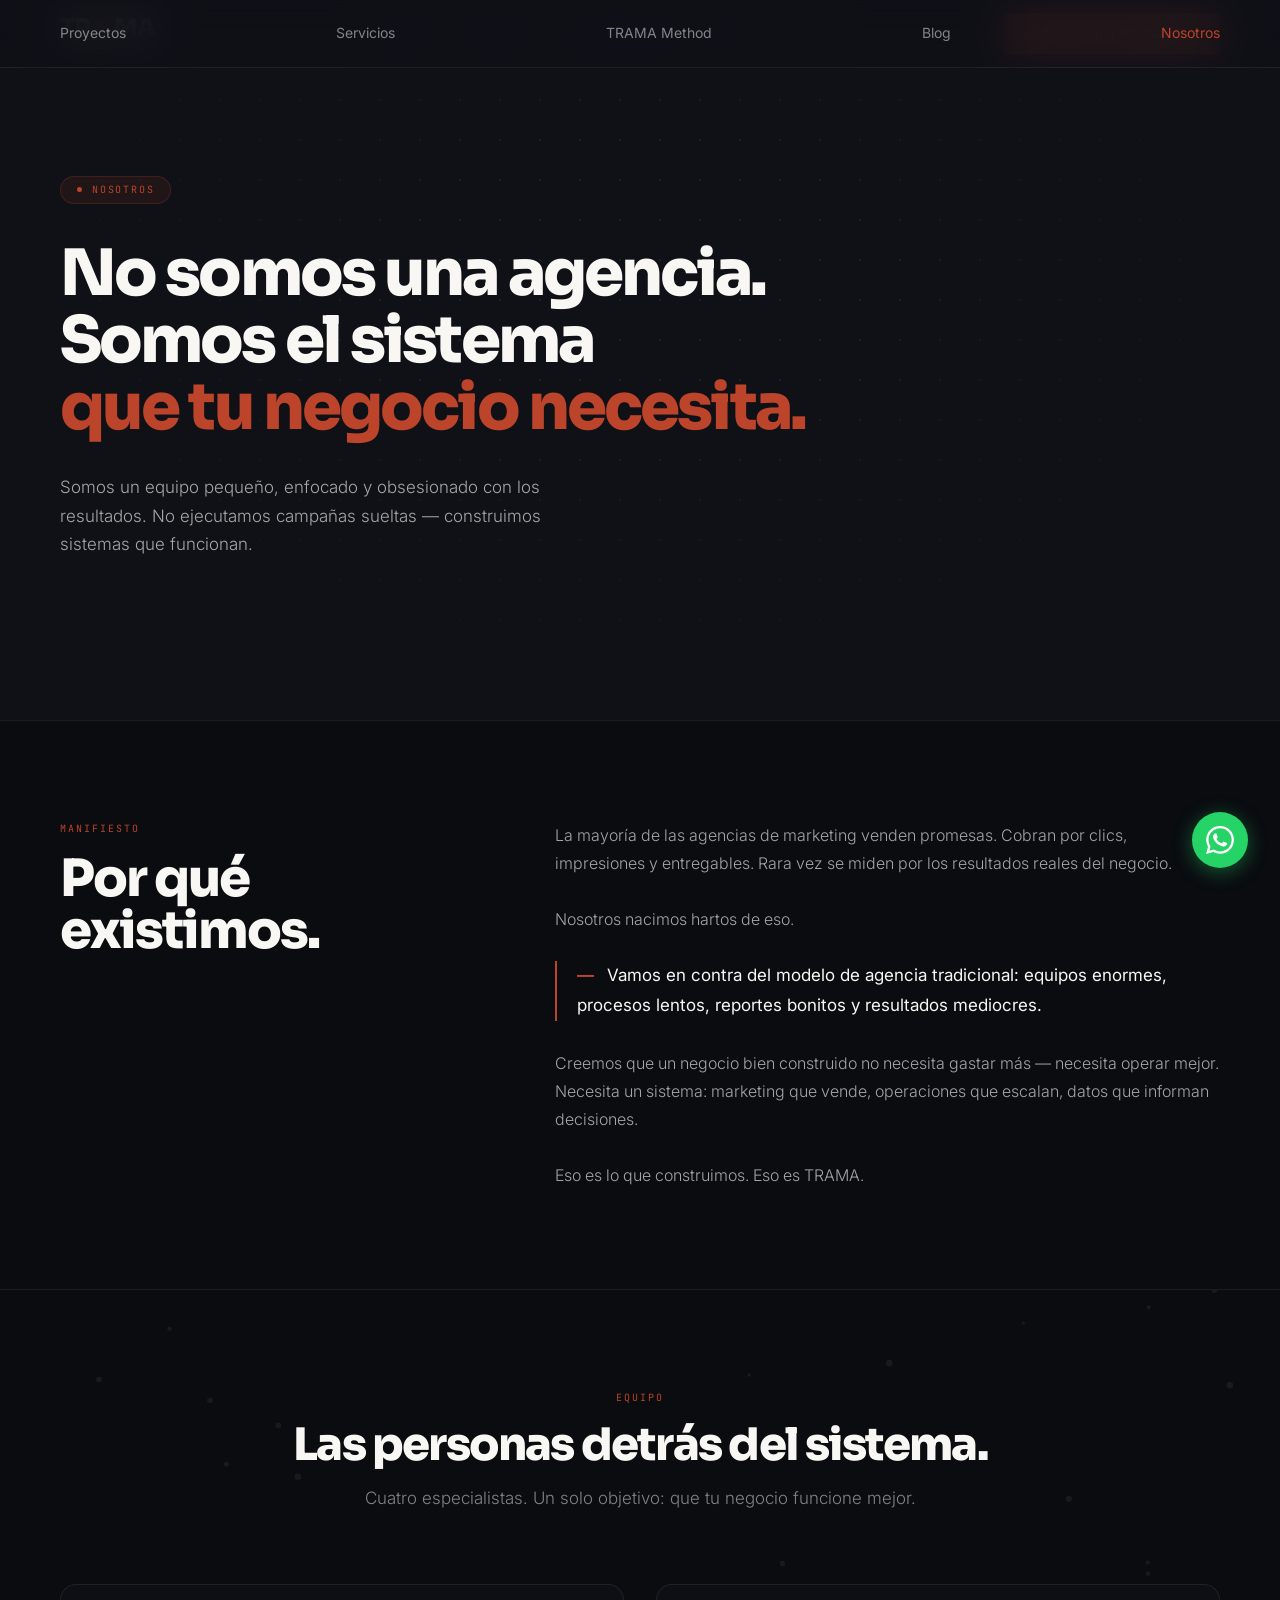
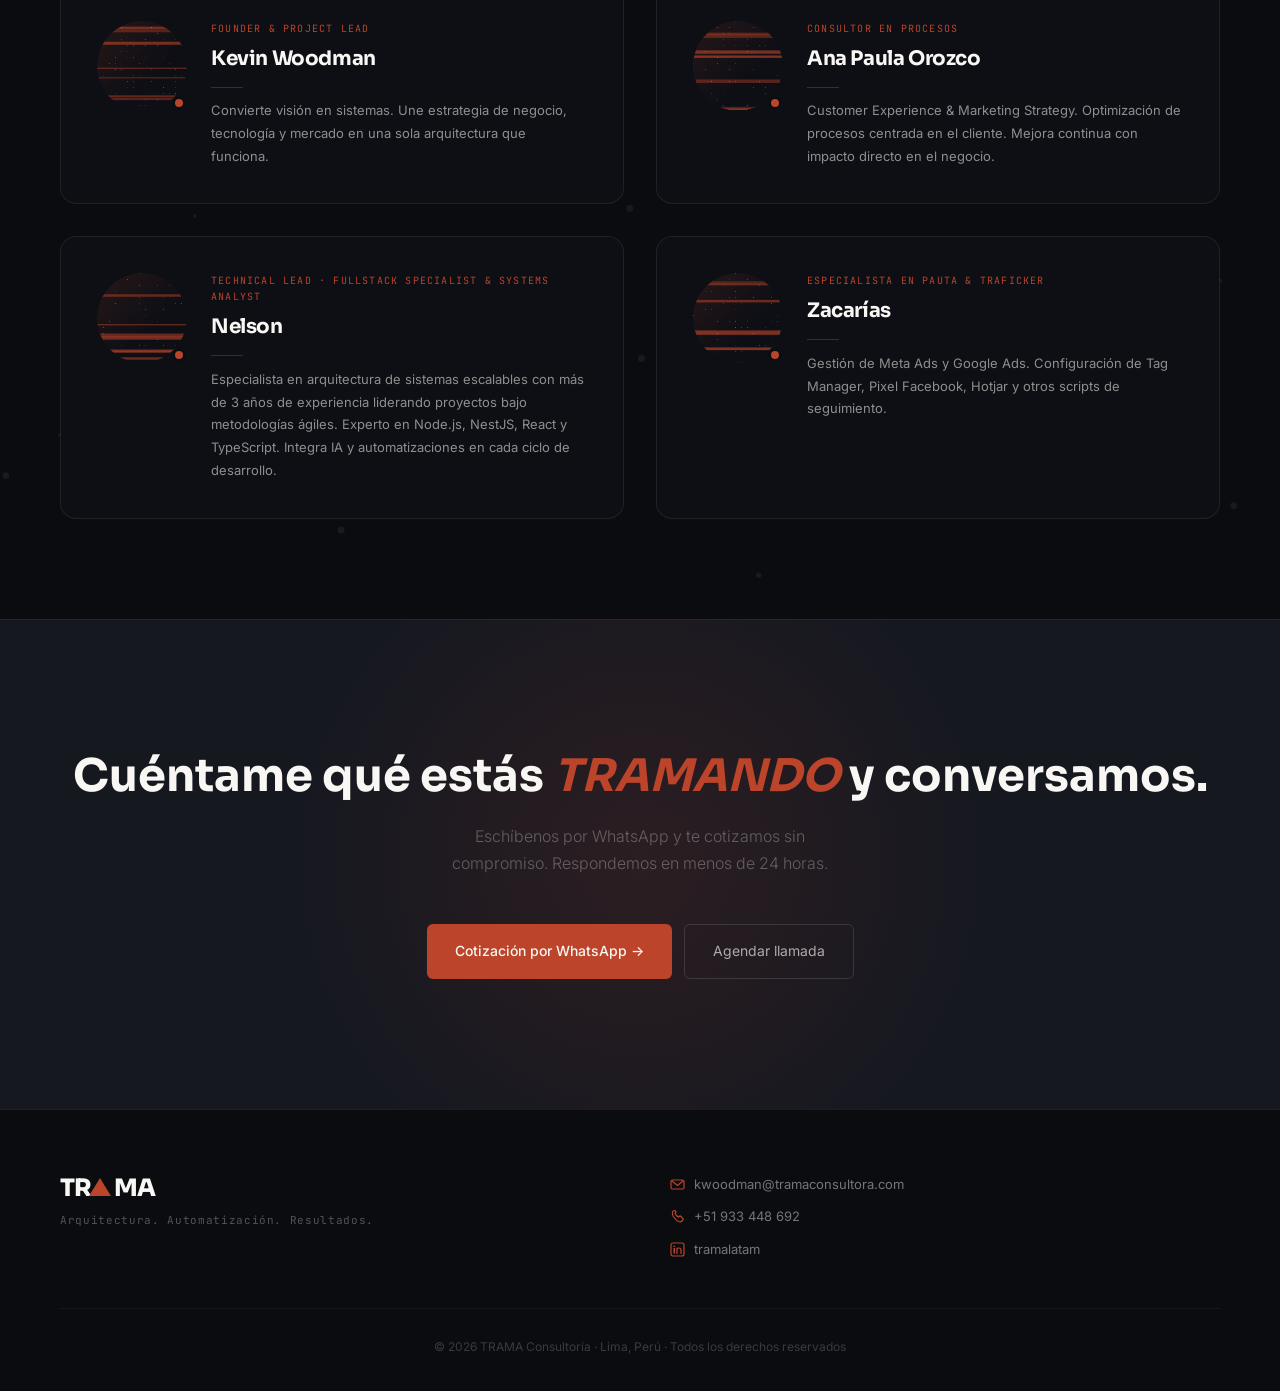
==== commit ca194f7a: "feat: equipo rediseno con materializacion digital y canvas particulas - Elimina seccion ecosistema (" ====
--- a/nosotros.html
+++ b/nosotros.html
@@ -88,164 +88,223 @@
   margin-right: 8px;
 }
 
-/* ── PRODUCTOS ── */
-.productos-section {
-  padding: 100px 60px;
-  border-top: 0.5px solid var(--border);
-}
-.productos-grid {
-  display: grid;
-  grid-template-columns: repeat(3, 1fr);
-  gap: 16px;
-  margin-top: 52px;
-}
-.prod-card {
-  background: var(--dark-2);
-  border: 0.5px solid var(--border);
-  border-radius: var(--rl);
-  padding: 40px 36px;
-  position: relative;
-  overflow: hidden;
-  transition: border-color .25s, transform .25s, box-shadow .25s;
-}
-.prod-card::after {
-  content: '';
-  position: absolute;
-  top: 0; left: 0; right: 0;
-  height: 2px;
-  background: var(--coral);
-  transform: scaleX(0);
-  transform-origin: left;
-  transition: transform .35s ease;
-}
-.prod-card:hover::after { transform: scaleX(1); }
-.prod-card:hover {
-  border-color: var(--border2);
-  transform: translateY(-4px);
-  box-shadow: 0 20px 60px rgba(0,0,0,.25);
-}
-.prod-badge {
-  display: inline-flex;
-  align-items: center;
-  font-family: 'JetBrains Mono', monospace;
-  font-size: 9px;
-  letter-spacing: .14em;
-  text-transform: uppercase;
-  padding: 4px 10px;
-  border-radius: 4px;
-  margin-bottom: 28px;
-  font-weight: 400;
-}
-.prod-badge.active {
-  background: rgba(29,158,117,.1);
-  color: #1D9E75;
-  border: 0.5px solid rgba(29,158,117,.22);
-}
-.prod-badge.dev {
-  background: var(--cr2);
-  color: var(--coral);
-  border: 0.5px solid var(--cr3);
-}
-.prod-badge.soon {
-  background: var(--iv5);
-  color: var(--iv3);
-  border: 0.5px solid var(--border);
-}
-.prod-name {
-  font-family: 'Sora', sans-serif;
-  font-weight: 800;
-  font-size: 24px;
-  letter-spacing: -0.04em;
-  color: var(--ivory);
-  margin-bottom: 10px;
-  line-height: 1.1;
-}
-.prod-sub {
-  font-size: 13px;
-  font-weight: 300;
-  color: var(--iv2);
-  line-height: 1.65;
-  margin-bottom: 28px;
-}
-.prod-items {
-  display: flex;
-  flex-direction: column;
-  gap: 8px;
-}
-.prod-item {
-  display: flex;
-  align-items: flex-start;
-  gap: 10px;
-  font-size: 13px;
-  color: var(--iv2);
-  font-weight: 300;
-}
-.prod-dot {
-  width: 5px; height: 5px;
-  border-radius: 50%;
-  background: var(--coral);
-  flex-shrink: 0;
-  margin-top: 6px;
-}
-
 /* ── EQUIPO ── */
 .equipo-section {
-  background: var(--dark-2);
+  position: relative;
+  background: #0a0c10;
   padding: 100px 60px;
+  overflow: hidden;
   border-top: 0.5px solid var(--border);
 }
+
+.equipo-bg-canvas {
+  position: absolute;
+  inset: 0;
+  pointer-events: none;
+  opacity: 0.4;
+}
+
+#equipo-canvas {
+  width: 100%;
+  height: 100%;
+}
+
+.equipo-inner {
+  position: relative;
+  z-index: 2;
+  max-width: 1200px;
+  margin: 0 auto;
+}
+
+.equipo-header {
+  text-align: center;
+  margin-bottom: 72px;
+}
+
+.section-label {
+  font-family: 'JetBrains Mono', monospace;
+  font-size: 10px;
+  letter-spacing: .2em;
+  text-transform: uppercase;
+  color: var(--coral);
+  display: block;
+  margin-bottom: 16px;
+}
+
+.equipo-header h2 {
+  font-family: 'Sora', sans-serif;
+  font-size: clamp(28px, 3.5vw, 48px);
+  font-weight: 800;
+  letter-spacing: -0.04em;
+  line-height: 1.05;
+  margin: 12px 0 16px;
+  color: var(--ivory);
+}
+
+.equipo-header p {
+  color: rgba(248,247,244,0.5);
+  font-size: 17px;
+  font-weight: 300;
+}
+
 .equipo-grid {
   display: grid;
   grid-template-columns: repeat(2, 1fr);
-  gap: 16px;
-  margin-top: 52px;
-  max-width: 860px;
-}
-.team-card {
-  background: var(--dark-3);
-  border: 0.5px solid var(--border);
-  border-radius: var(--rl);
-  padding: 36px 32px;
+  gap: 32px;
+}
+
+.eq-card {
+  position: relative;
+  background: rgba(15,17,23,0.8);
+  border: 0.5px solid rgba(248,247,244,0.08);
+  border-radius: 16px;
+  padding: 36px;
+  overflow: hidden;
+  transition: transform 0.4s ease, border-color 0.4s ease;
+  backdrop-filter: blur(8px);
+}
+
+.eq-card:hover {
+  transform: translateY(-6px);
+  border-color: rgba(187,68,42,0.35);
+}
+
+.eq-card-inner {
   display: flex;
+  gap: 24px;
   align-items: flex-start;
-  gap: 24px;
-  transition: border-color .25s, transform .25s, box-shadow .25s;
-}
-.team-card:hover {
-  border-color: var(--border2);
-  transform: translateY(-4px);
-  box-shadow: 0 20px 60px rgba(0,0,0,.25);
-}
-.team-avatar {
-  width: 80px;
-  height: 80px;
+}
+
+/* Foto con efecto glitch/materializaci&#243;n */
+.eq-photo-wrap {
+  position: relative;
+  flex-shrink: 0;
+}
+
+.eq-photo-glitch {
+  position: relative;
+  width: 90px;
+  height: 90px;
+  border-radius: 50%;
+  overflow: hidden;
+}
+
+.eq-photo {
+  width: 90px;
+  height: 90px;
   border-radius: 50%;
   object-fit: cover;
-  flex-shrink: 0;
-  border: 2px solid var(--border2);
-}
-.team-info { flex: 1; min-width: 0; }
-.team-name {
-  font-family: 'Sora', sans-serif;
-  font-weight: 700;
-  font-size: 18px;
-  letter-spacing: -0.02em;
-  color: var(--ivory);
-  margin-bottom: 4px;
-}
-.team-role {
+  object-position: center top;
+  border: 1px solid rgba(187,68,42,0.3);
+  display: block;
+  opacity: 0;
+  transition: opacity 0.6s ease;
+}
+
+.eq-photo.loaded {
+  opacity: 1;
+}
+
+.glitch-canvas {
+  position: absolute;
+  inset: 0;
+  width: 100%;
+  height: 100%;
+  border-radius: 50%;
+  z-index: 2;
+  pointer-events: none;
+}
+
+.eq-photo-overlay {
+  position: absolute;
+  inset: 0;
+  border-radius: 50%;
+  background: linear-gradient(135deg, rgba(187,68,42,0.15) 0%, transparent 60%);
+  z-index: 3;
+  pointer-events: none;
+}
+
+/* Punto de nodo pulsante */
+.eq-node-dot {
+  position: absolute;
+  bottom: 2px;
+  right: 2px;
+  width: 12px;
+  height: 12px;
+  border-radius: 50%;
+  background: #BB442A;
+  border: 2px solid #0a0c10;
+  animation: node-pulse 2s ease-in-out infinite;
+}
+
+@keyframes node-pulse {
+  0%, 100% { box-shadow: 0 0 0 0 rgba(187,68,42,0.4); }
+  50% { box-shadow: 0 0 0 6px rgba(187,68,42,0); }
+}
+
+/* Info */
+.eq-role {
   font-family: 'JetBrains Mono', monospace;
   font-size: 10px;
-  letter-spacing: .12em;
+  color: #BB442A;
+  letter-spacing: 0.12em;
   text-transform: uppercase;
-  color: var(--coral);
+  margin-bottom: 6px;
+}
+
+.eq-name {
+  font-family: 'Sora', sans-serif;
+  font-size: 20px;
+  font-weight: 700;
+  color: #F8F7F4;
   margin-bottom: 12px;
-}
-.team-bio {
+  letter-spacing: -0.02em;
+}
+
+.eq-divider {
+  width: 32px;
+  height: 0.5px;
+  background: rgba(187,68,42,0.4);
+  margin-bottom: 12px;
+}
+
+.eq-desc {
   font-size: 13px;
-  font-weight: 300;
-  color: var(--iv2);
-  line-height: 1.6;
+  color: rgba(248,247,244,0.55);
+  line-height: 1.75;
+}
+
+/* L&#237;neas decorativas HUD en esquinas */
+.eq-card-lines {
+  position: absolute;
+  inset: 0;
+  pointer-events: none;
+}
+
+.eq-line-h, .eq-line-v {
+  position: absolute;
+  background: rgba(187,68,42,0.12);
+  transition: opacity 0.3s;
+  opacity: 0;
+}
+
+.eq-line-h {
+  height: 0.5px;
+  left: 0;
+  right: 0;
+  top: 50%;
+}
+
+.eq-line-v {
+  width: 0.5px;
+  top: 0;
+  bottom: 0;
+  left: 50%;
+}
+
+.eq-card:hover .eq-line-h,
+.eq-card:hover .eq-line-v {
+  opacity: 1;
 }
 
 /* ── RESPONSIVE ── */
@@ -255,12 +314,12 @@
   .manifiesto-section { padding: 60px 20px; }
   .manifiesto-grid { grid-template-columns: 1fr; gap: 40px; }
   .manifiesto-title-col { position: static; }
-  .productos-section { padding: 60px 20px; }
-  .productos-grid { grid-template-columns: 1fr; }
-  .equipo-section { padding: 60px 20px; }
-  .equipo-grid { grid-template-columns: 1fr; max-width: 100%; }
-  .team-card { flex-direction: column; padding: 24px 20px; gap: 16px; }
-  .team-avatar { width: 64px; height: 64px; }
+  .equipo-section { padding: 60px 24px; }
+  .equipo-grid { grid-template-columns: 1fr; }
+  .equipo-header { margin-bottom: 48px; }
+  .eq-card-inner { flex-direction: column; align-items: center; text-align: center; }
+  .eq-divider { margin: 12px auto; }
+  .eq-card { padding: 28px 20px; }
 }
 
 </style>
@@ -333,100 +392,118 @@
   </div>
 </section>
 
-<!-- ── LO QUE ESTAMOS CONSTRUYENDO ── -->
-<section class="productos-section" id="productos">
-
-  <div class="reveal">
-    <span class="eyebrow">Ecosistema</span>
-    <h2 class="sh2">Lo que estamos<br>construyendo.</h2>
-    <p class="section-sub">TRAMA no es solo una consultora. Es una plataforma de herramientas y programas para negocios que quieren crecer con sistema.</p>
-  </div>
-
-  <div class="productos-grid">
-
-    <div class="prod-card reveal" style="transition-delay:0ms;">
-      <div class="prod-badge active">ACTIVO</div>
-      <div class="prod-name">TRAMA<br>Consultor&#237;a</div>
-      <p class="prod-sub">Dise&#241;amos e implementamos sistemas de marketing, operaciones y automatizaci&#243;n para negocios en crecimiento.</p>
-      <div class="prod-items">
-        <div class="prod-item"><div class="prod-dot"></div><span>Consultor&#237;a personalizada 1:1</span></div>
-        <div class="prod-item"><div class="prod-dot"></div><span>Implementaci&#243;n de sistemas completos</span></div>
-        <div class="prod-item"><div class="prod-dot"></div><span>Seguimiento estrat&#233;gico semanal</span></div>
-      </div>
-    </div>
-
-    <div class="prod-card reveal" style="transition-delay:100ms;">
-      <div class="prod-badge dev">EN DESARROLLO</div>
-      <div class="prod-name">TRAMA<br>Emprende</div>
-      <p class="prod-sub">Programa intensivo para emprendedores que quieren construir su primer sistema de ventas y operaciones desde cero.</p>
-      <div class="prod-items">
-        <div class="prod-item"><div class="prod-dot"></div><span>Programa grupal de 8 semanas</span></div>
-        <div class="prod-item"><div class="prod-dot"></div><span>Templates y herramientas listas para usar</span></div>
-        <div class="prod-item"><div class="prod-dot"></div><span>Comunidad de emprendedores TRAMA</span></div>
-      </div>
-    </div>
-
-    <div class="prod-card reveal" style="transition-delay:200ms;">
-      <div class="prod-badge soon">PR&#211;XIMAMENTE</div>
-      <div class="prod-name">TRAMA<br>Aprende</div>
-      <p class="prod-sub">Plataforma de cursos y recursos para equipos de marketing y operaciones que quieren trabajar con sistemas y datos.</p>
-      <div class="prod-items">
-        <div class="prod-item"><div class="prod-dot"></div><span>Cursos auto-dirigidos por &#225;rea</span></div>
-        <div class="prod-item"><div class="prod-dot"></div><span>Playbooks descargables por industria</span></div>
-        <div class="prod-item"><div class="prod-dot"></div><span>Acceso al vault de herramientas TRAMA</span></div>
-      </div>
-    </div>
-
-  </div>
-</section>
-
 <!-- ── EQUIPO ── -->
 <section class="equipo-section" id="equipo">
-
-  <div class="reveal">
-    <span class="eyebrow">El equipo</span>
-    <h2 class="sh2">Las personas<br>detr&#225;s de TRAMA.</h2>
-    <p class="section-sub">Un equipo peque&#241;o, multidisciplinario y obsesionado con construir sistemas que funcionen de verdad.</p>
+  <div class="equipo-bg-canvas">
+    <canvas id="equipo-canvas"></canvas>
   </div>
-
-  <div class="equipo-grid">
-
-    <div class="team-card reveal" style="transition-delay:0ms;">
-      <img src="assets/images/equipo/kevin.png" alt="Kevin Woodman" class="team-avatar">
-      <div class="team-info">
-        <div class="team-name">Kevin Woodman</div>
-        <div class="team-role">Fundador &amp; Estratega</div>
-        <p class="team-bio">Arquitecto de sistemas de negocio. Combina estrategia comercial, marketing y tecnolog&#237;a para construir m&#225;quinas de crecimiento.</p>
+  <div class="equipo-inner">
+
+    <div class="equipo-header reveal">
+      <span class="section-label">EQUIPO</span>
+      <h2>Las personas detr&#225;s del sistema.</h2>
+      <p>Cuatro especialistas. Un solo objetivo: que tu negocio funcione mejor.</p>
+    </div>
+
+    <div class="equipo-grid">
+
+      <!-- Kevin -->
+      <div class="eq-card reveal" data-delay="0">
+        <div class="eq-card-inner">
+          <div class="eq-photo-wrap">
+            <div class="eq-photo-glitch" data-src="assets/images/equipo/kevin.png">
+              <canvas class="glitch-canvas"></canvas>
+              <img src="assets/images/equipo/kevin.png" alt="Kevin Woodman" class="eq-photo">
+              <div class="eq-photo-overlay"></div>
+            </div>
+            <div class="eq-node-dot"></div>
+          </div>
+          <div class="eq-info">
+            <div class="eq-role">FOUNDER &amp; PROJECT LEAD</div>
+            <h3 class="eq-name">Kevin Woodman</h3>
+            <div class="eq-divider"></div>
+            <p class="eq-desc">Convierte visi&#243;n en sistemas. Une estrategia de negocio, tecnolog&#237;a y mercado en una sola arquitectura que funciona.</p>
+          </div>
+        </div>
+        <div class="eq-card-lines">
+          <div class="eq-line-h"></div>
+          <div class="eq-line-v"></div>
+        </div>
       </div>
+
+      <!-- Ana Paula -->
+      <div class="eq-card reveal" data-delay="100">
+        <div class="eq-card-inner">
+          <div class="eq-photo-wrap">
+            <div class="eq-photo-glitch" data-src="assets/images/equipo/ana-paula.png">
+              <canvas class="glitch-canvas"></canvas>
+              <img src="assets/images/equipo/ana-paula.png" alt="Ana Paula Orozco" class="eq-photo">
+              <div class="eq-photo-overlay"></div>
+            </div>
+            <div class="eq-node-dot"></div>
+          </div>
+          <div class="eq-info">
+            <div class="eq-role">CONSULTOR EN PROCESOS</div>
+            <h3 class="eq-name">Ana Paula Orozco</h3>
+            <div class="eq-divider"></div>
+            <p class="eq-desc">Customer Experience &amp; Marketing Strategy. Optimizaci&#243;n de procesos centrada en el cliente. Mejora continua con impacto directo en el negocio.</p>
+          </div>
+        </div>
+        <div class="eq-card-lines">
+          <div class="eq-line-h"></div>
+          <div class="eq-line-v"></div>
+        </div>
+      </div>
+
+      <!-- Nelson -->
+      <div class="eq-card reveal" data-delay="200">
+        <div class="eq-card-inner">
+          <div class="eq-photo-wrap">
+            <div class="eq-photo-glitch" data-src="assets/images/equipo/nelson.png">
+              <canvas class="glitch-canvas"></canvas>
+              <img src="assets/images/equipo/nelson.png" alt="Nelson" class="eq-photo">
+              <div class="eq-photo-overlay"></div>
+            </div>
+            <div class="eq-node-dot"></div>
+          </div>
+          <div class="eq-info">
+            <div class="eq-role">TECHNICAL LEAD &middot; FULLSTACK SPECIALIST &amp; SYSTEMS ANALYST</div>
+            <h3 class="eq-name">Nelson</h3>
+            <div class="eq-divider"></div>
+            <p class="eq-desc">Especialista en arquitectura de sistemas escalables con m&#225;s de 3 a&#241;os de experiencia liderando proyectos bajo metodolog&#237;as &#225;giles. Experto en Node.js, NestJS, React y TypeScript. Integra IA y automatizaciones en cada ciclo de desarrollo.</p>
+          </div>
+        </div>
+        <div class="eq-card-lines">
+          <div class="eq-line-h"></div>
+          <div class="eq-line-v"></div>
+        </div>
+      </div>
+
+      <!-- Zacar&#237;as -->
+      <div class="eq-card reveal" data-delay="300">
+        <div class="eq-card-inner">
+          <div class="eq-photo-wrap">
+            <div class="eq-photo-glitch" data-src="assets/images/equipo/zacarias.png">
+              <canvas class="glitch-canvas"></canvas>
+              <img src="assets/images/equipo/zacarias.png" alt="Zacar&#237;as" class="eq-photo">
+              <div class="eq-photo-overlay"></div>
+            </div>
+            <div class="eq-node-dot"></div>
+          </div>
+          <div class="eq-info">
+            <div class="eq-role">ESPECIALISTA EN PAUTA &amp; TRAFICKER</div>
+            <h3 class="eq-name">Zacar&#237;as</h3>
+            <div class="eq-divider"></div>
+            <p class="eq-desc">Gesti&#243;n de Meta Ads y Google Ads. Configuraci&#243;n de Tag Manager, Pixel Facebook, Hotjar y otros scripts de seguimiento.</p>
+          </div>
+        </div>
+        <div class="eq-card-lines">
+          <div class="eq-line-h"></div>
+          <div class="eq-line-v"></div>
+        </div>
+      </div>
+
     </div>
-
-    <div class="team-card reveal" style="transition-delay:100ms;">
-      <img src="assets/images/equipo/ana-paula.png" alt="Ana Paula" class="team-avatar">
-      <div class="team-info">
-        <div class="team-name">Ana Paula</div>
-        <div class="team-role">Marketing &amp; Contenido</div>
-        <p class="team-bio">Especialista en estrategia de contenido y growth. Convierte audiencias en comunidades y comunidades en clientes.</p>
-      </div>
-    </div>
-
-    <div class="team-card reveal" style="transition-delay:200ms;">
-      <img src="assets/images/equipo/nelson.png" alt="Nelson" class="team-avatar">
-      <div class="team-info">
-        <div class="team-name">Nelson</div>
-        <div class="team-role">Dise&#241;o &amp; UX</div>
-        <p class="team-bio">Dise&#241;ador de experiencias digitales. Crea interfaces que convierten y sistemas visuales que comunican con claridad.</p>
-      </div>
-    </div>
-
-    <div class="team-card reveal" style="transition-delay:300ms;">
-      <img src="assets/images/equipo/zacarias.png" alt="Zacar&#237;as" class="team-avatar">
-      <div class="team-info">
-        <div class="team-name">Zacar&#237;as</div>
-        <div class="team-role">Desarrollo &amp; Automatizaci&#243;n</div>
-        <p class="team-bio">Desarrollador full-stack y arquitecto de automatizaciones. Conecta sistemas, flujos y datos para que todo funcione sin fricci&#243;n.</p>
-      </div>
-    </div>
-
   </div>
 </section>
 
@@ -515,5 +592,130 @@
 </a>
 
 <script src="assets/js/main.js"></script>
+
+<script>
+(function () {
+
+  // ── 1. Canvas de part&#237;culas de fondo ──────────────────────────────────
+  const eqCanvas = document.getElementById('equipo-canvas');
+  if (eqCanvas) {
+    const ctx = eqCanvas.getContext('2d');
+
+    function resizeEqCanvas() {
+      eqCanvas.width  = eqCanvas.offsetWidth;
+      eqCanvas.height = eqCanvas.offsetHeight;
+    }
+    resizeEqCanvas();
+    window.addEventListener('resize', resizeEqCanvas);
+
+    const particles = Array.from({ length: 40 }, () => ({
+      x:  Math.random() * eqCanvas.width,
+      y:  Math.random() * eqCanvas.height,
+      vx: (Math.random() - 0.5) * 0.4,
+      vy: (Math.random() - 0.5) * 0.4,
+      r:  1.5 + Math.random() * 2
+    }));
+
+    function drawEqCanvas() {
+      ctx.clearRect(0, 0, eqCanvas.width, eqCanvas.height);
+
+      particles.forEach(p => {
+        p.x += p.vx; p.y += p.vy;
+        if (p.x < 0 || p.x > eqCanvas.width)  p.vx *= -1;
+        if (p.y < 0 || p.y > eqCanvas.height) p.vy *= -1;
+      });
+
+      // Conexiones
+      particles.forEach((a, i) => {
+        particles.slice(i + 1).forEach(b => {
+          const d = Math.hypot(a.x - b.x, a.y - b.y);
+          if (d < 100) {
+            ctx.beginPath();
+            ctx.moveTo(a.x, a.y);
+            ctx.lineTo(b.x, b.y);
+            ctx.strokeStyle = 'rgba(187,68,42,' + (0.08 * (1 - d / 100)) + ')';
+            ctx.lineWidth = 0.5;
+            ctx.stroke();
+          }
+        });
+      });
+
+      // Nodos
+      particles.forEach(p => {
+        ctx.beginPath();
+        ctx.arc(p.x, p.y, p.r, 0, Math.PI * 2);
+        ctx.fillStyle = 'rgba(248,247,244,0.15)';
+        ctx.fill();
+      });
+
+      requestAnimationFrame(drawEqCanvas);
+    }
+    drawEqCanvas();
+  }
+
+  // ── 2. Efecto de materializaci&#243;n en fotos al entrar al viewport ────────
+  const photos = document.querySelectorAll('.eq-photo');
+
+  const photoObserver = new IntersectionObserver(function (entries) {
+    entries.forEach(function (entry) {
+      if (!entry.isIntersecting) return;
+
+      const img    = entry.target;
+      const glitch = img.closest('.eq-photo-glitch');
+      const canvas = glitch ? glitch.querySelector('.glitch-canvas') : null;
+
+      if (canvas) {
+        const gctx = canvas.getContext('2d');
+        canvas.width = 90; canvas.height = 90;
+        var frame = 0;
+
+        var glitchInterval = setInterval(function () {
+          gctx.clearRect(0, 0, 90, 90);
+
+          // L&#237;neas horizontales scan
+          for (var i = 0; i < 8; i++) {
+            var y = Math.random() * 90;
+            var h = 1 + Math.random() * 3;
+            gctx.fillStyle = 'rgba(187,68,42,' + (0.3 + Math.random() * 0.4) + ')';
+            gctx.fillRect(0, y, 90, h);
+          }
+
+          // Grid de puntos
+          for (var x = 0; x < 90; x += 6) {
+            for (var yy = 0; yy < 90; yy += 6) {
+              if (Math.random() > 0.7) {
+                gctx.fillStyle = 'rgba(248,247,244,' + (Math.random() * 0.3) + ')';
+                gctx.fillRect(x, yy, 1, 1);
+              }
+            }
+          }
+
+          frame++;
+          if (frame > 12) {
+            clearInterval(glitchInterval);
+            gctx.clearRect(0, 0, 90, 90);
+            img.classList.add('loaded');
+          }
+        }, 60);
+      } else {
+        img.classList.add('loaded');
+      }
+
+      photoObserver.unobserve(img);
+    });
+  }, { threshold: 0.3 });
+
+  photos.forEach(function (img) {
+    photoObserver.observe(img);
+  });
+
+  // ── 3. Cards con delay escalonado ────────────────────────────────────────
+  document.querySelectorAll('.eq-card').forEach(function (card, i) {
+    card.style.transitionDelay = (i * 100) + 'ms';
+  });
+
+})();
+</script>
+
 </body>
 </html>
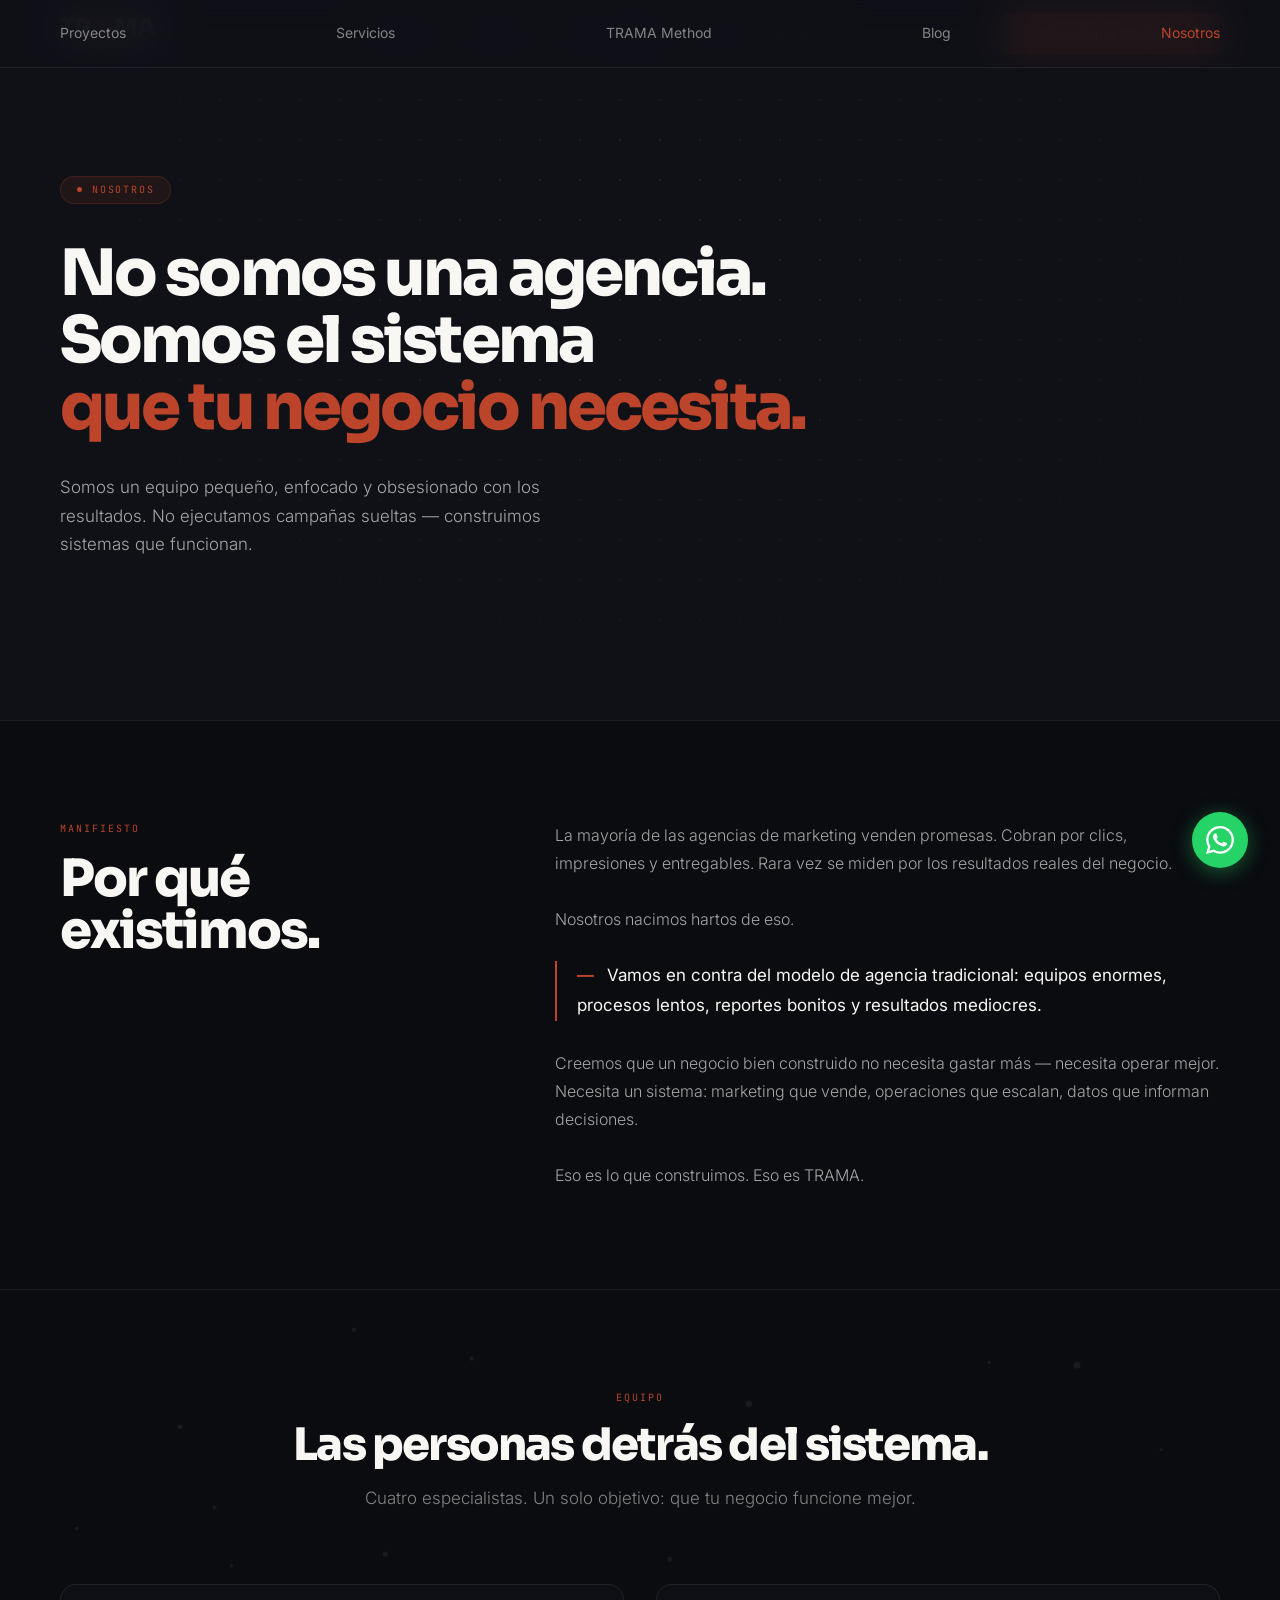
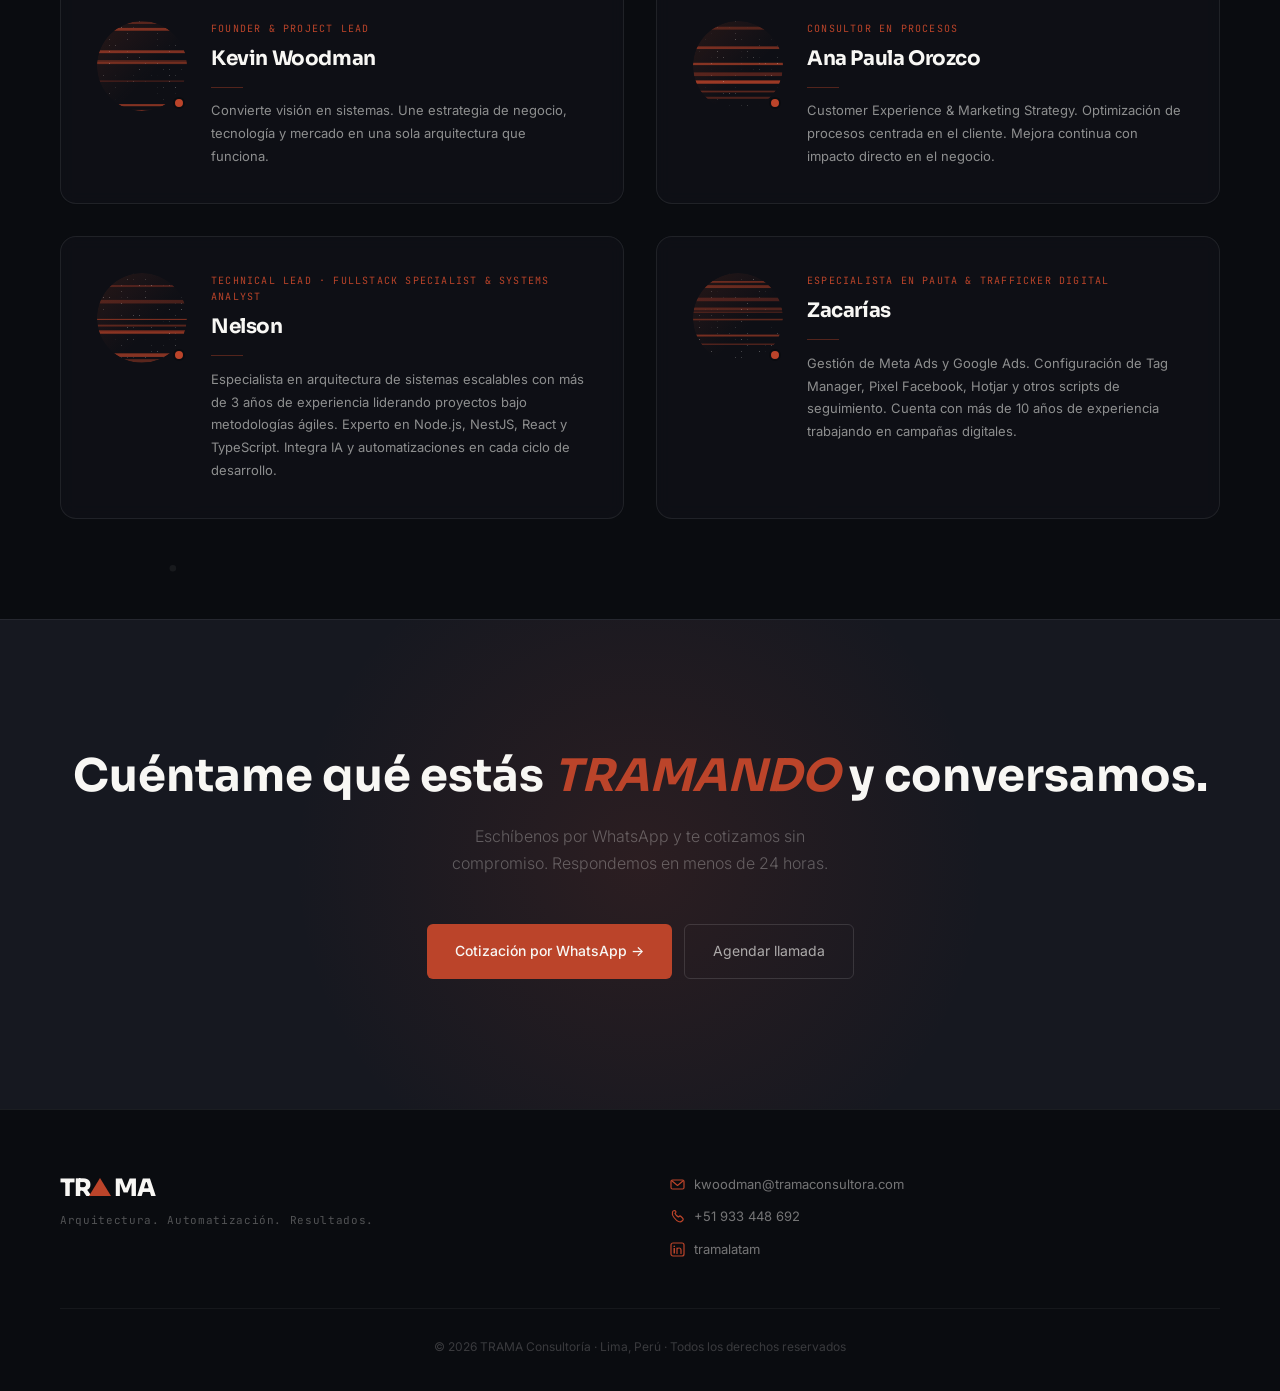
==== commit 6a49377a: "fix: nav mobile + zacarias rol y descripcion - main.css: nav mobile padding 20px -> 16px para evitar" ====
--- a/nosotros.html
+++ b/nosotros.html
@@ -491,10 +491,10 @@
             <div class="eq-node-dot"></div>
           </div>
           <div class="eq-info">
-            <div class="eq-role">ESPECIALISTA EN PAUTA &amp; TRAFICKER</div>
+            <div class="eq-role">ESPECIALISTA EN PAUTA &amp; TRAFFICKER DIGITAL</div>
             <h3 class="eq-name">Zacar&#237;as</h3>
             <div class="eq-divider"></div>
-            <p class="eq-desc">Gesti&#243;n de Meta Ads y Google Ads. Configuraci&#243;n de Tag Manager, Pixel Facebook, Hotjar y otros scripts de seguimiento.</p>
+            <p class="eq-desc">Gesti&#243;n de Meta Ads y Google Ads. Configuraci&#243;n de Tag Manager, Pixel Facebook, Hotjar y otros scripts de seguimiento. Cuenta con m&#225;s de 10 a&#241;os de experiencia trabajando en campa&#241;as digitales.</p>
           </div>
         </div>
         <div class="eq-card-lines">
--- a/assets/css/main.css
+++ b/assets/css/main.css
@@ -726,7 +726,7 @@
 
 @media (max-width: 768px) {
   /* ── nav ── */
-  nav { padding: 0 20px; height: 60px; }
+  nav { padding: 0 16px; height: 60px; }
   .nav-links { display: none; }
   .nav-cta { display: none; }
   .nav-hamburger { display: flex; }
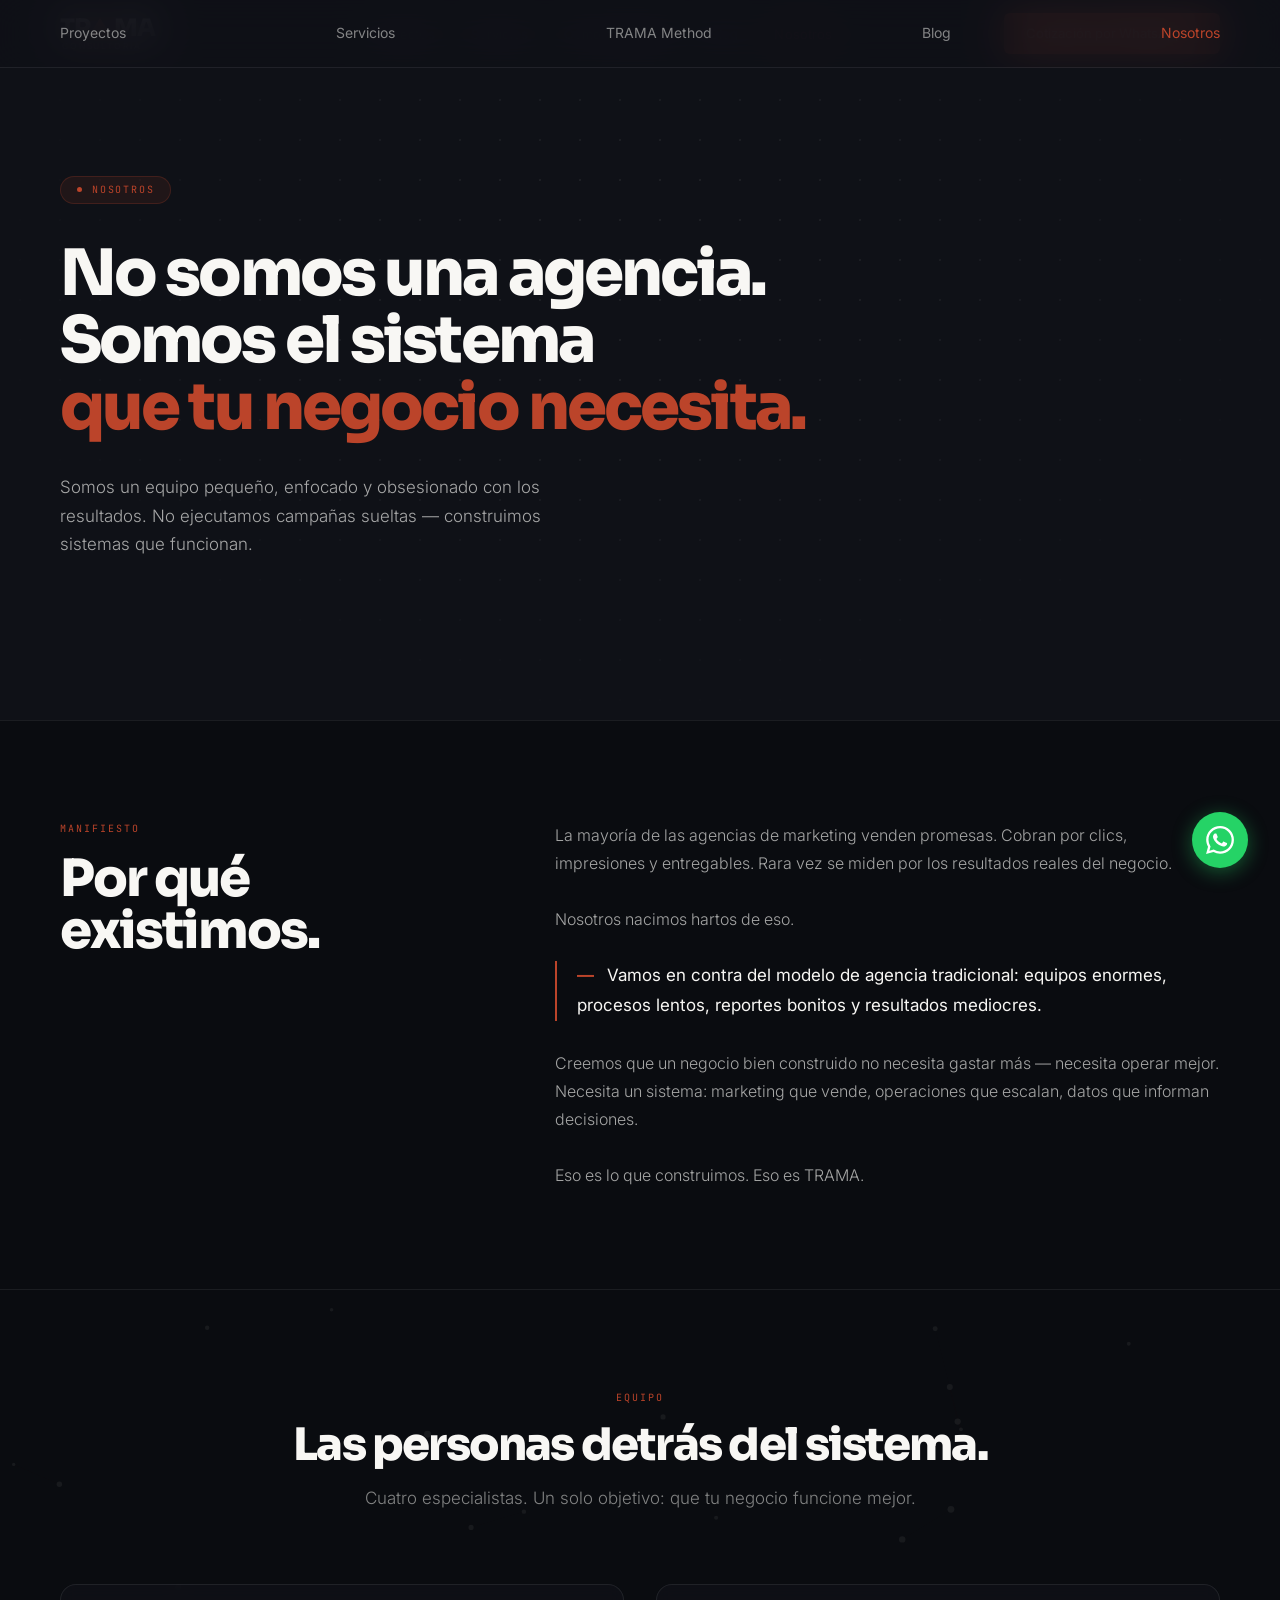
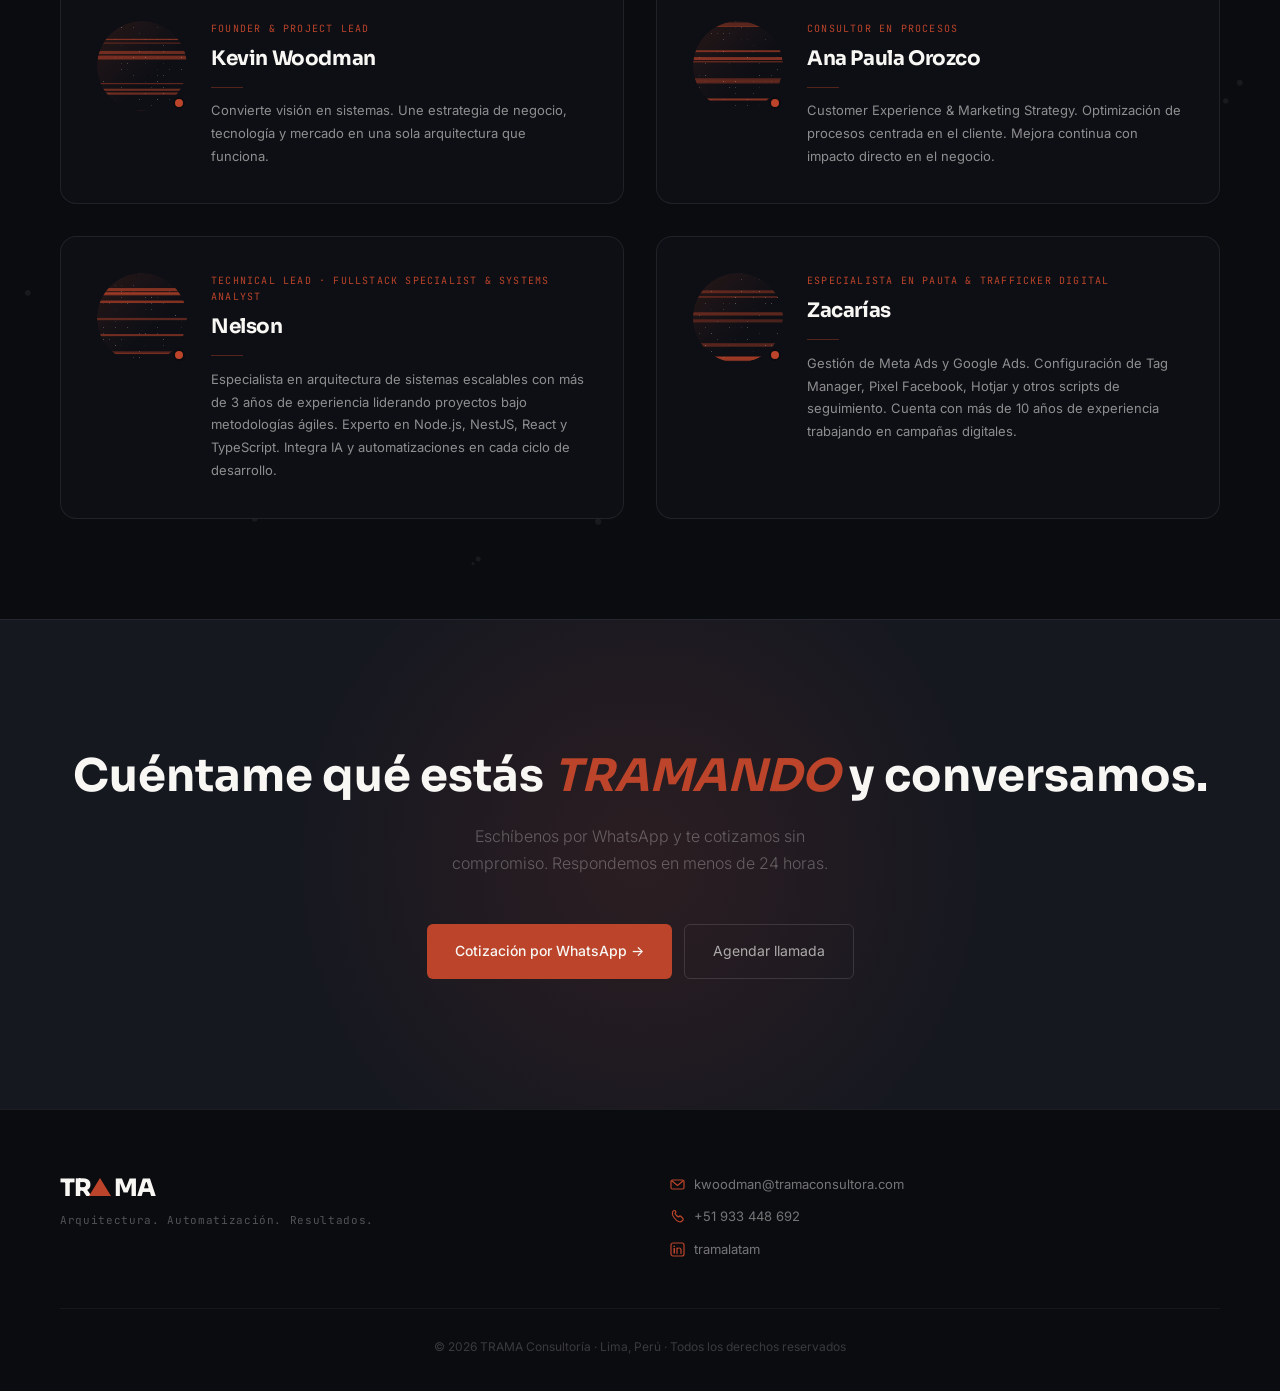
==== commit 663a6aa1: "fix: calendly abre en nueva pestana - Logo TRAMA en la parte superior del drawer mobile en index.htm" ====
--- a/nosotros.html
+++ b/nosotros.html
@@ -350,6 +350,14 @@
   </button>
 </nav>
 <div class="nav-drawer" id="nav-drawer">
+  <a href="index.html" style="text-decoration:none;display:flex;flex-direction:column;gap:0;margin-bottom:8px;">
+    <svg width="120" height="24" viewBox="0 0 140 28" fill="none" xmlns="http://www.w3.org/2000/svg">
+      <text x="0" y="22" font-family="Sora, sans-serif" font-weight="800" font-size="24" letter-spacing="-1" fill="#F8F7F4">TR</text>
+      <polygon points="40,4 51,22 29,22" fill="#BB442A"/>
+      <text x="54" y="22" font-family="Sora, sans-serif" font-weight="800" font-size="24" letter-spacing="-1" fill="#F8F7F4">MA</text>
+    </svg>
+    <span style="font-size:8.5px;letter-spacing:.22em;text-transform:uppercase;color:rgba(248,247,244,.3);font-family:'Inter',sans-serif;padding-left:2px;margin-top:-2px;">Consultor&#237;a</span>
+  </a>
   <a href="index.html#casos">Proyectos</a>
   <a href="index.html#servicios">Servicios</a>
   <a href="index.html#metodologia">C&#243;mo trabajamos</a>
@@ -514,7 +522,7 @@
   <p class="cta-sub">Esch&#237;benos por WhatsApp y te cotizamos sin compromiso. Respondemos en menos de 24 horas.</p>
   <div class="cta-btns">
     <a href="https://wa.me/51933448692" class="btn-coral">Cotizaci&#243;n por WhatsApp &#8594;</a>
-    <a href="https://calendly.com/kwoodman-tramaconsultora/30min" class="btn-ghost">Agendar llamada</a>
+    <a href="https://calendly.com/kwoodman-tramaconsultora/30min" class="btn-ghost" target="_blank" rel="noopener noreferrer">Agendar llamada</a>
   </div>
 </section>
 
